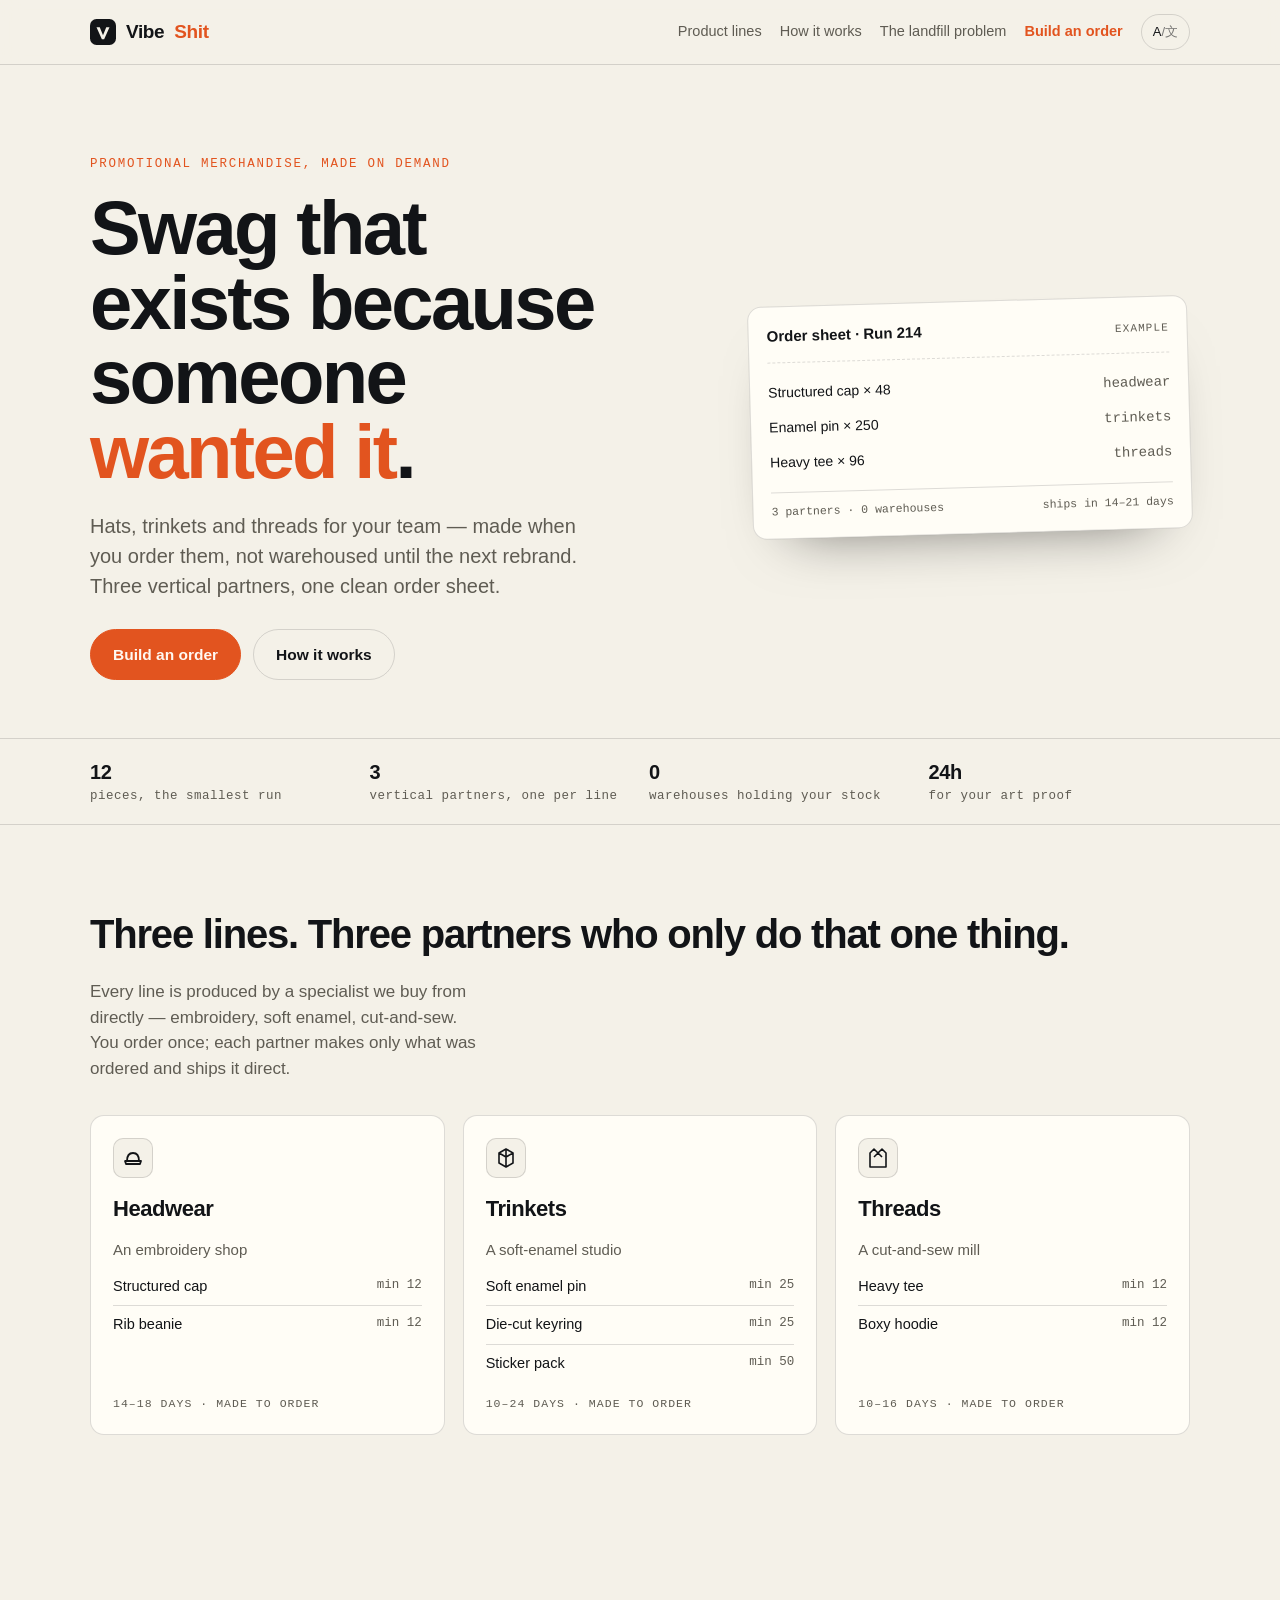
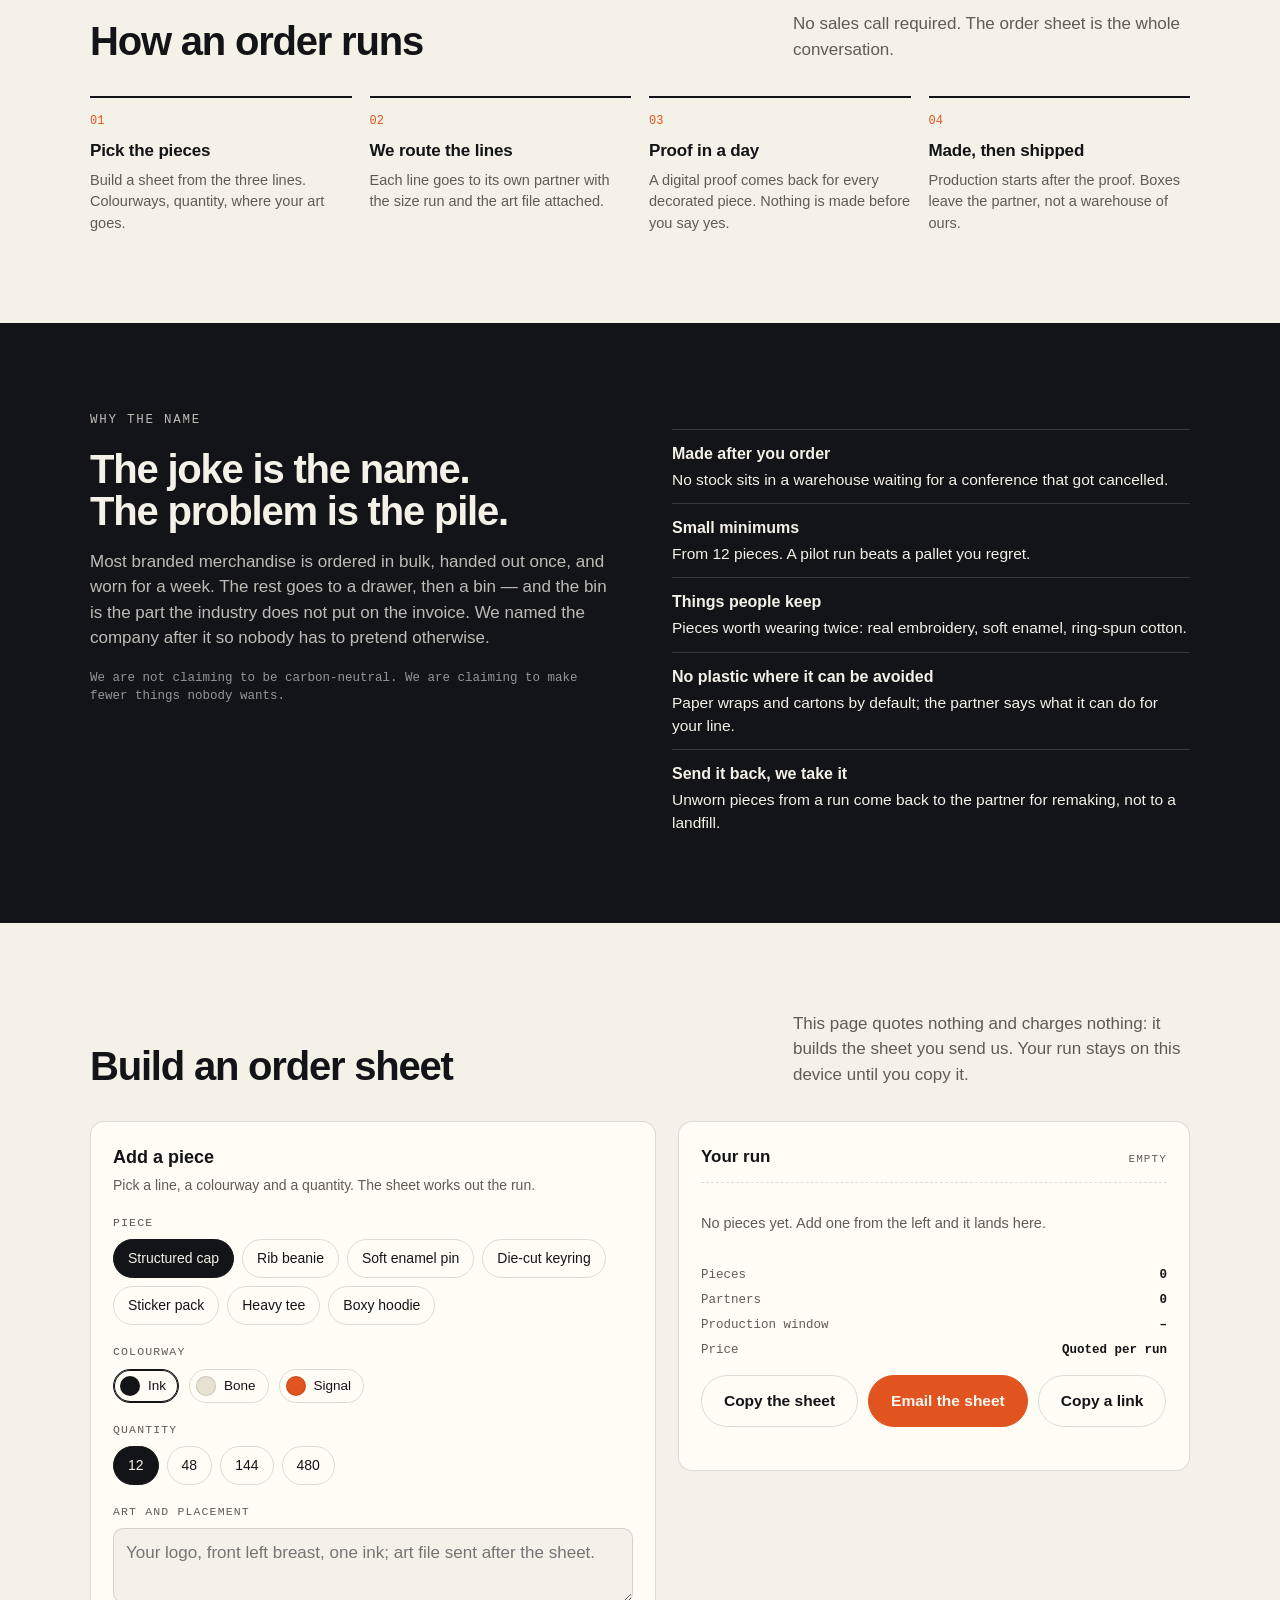
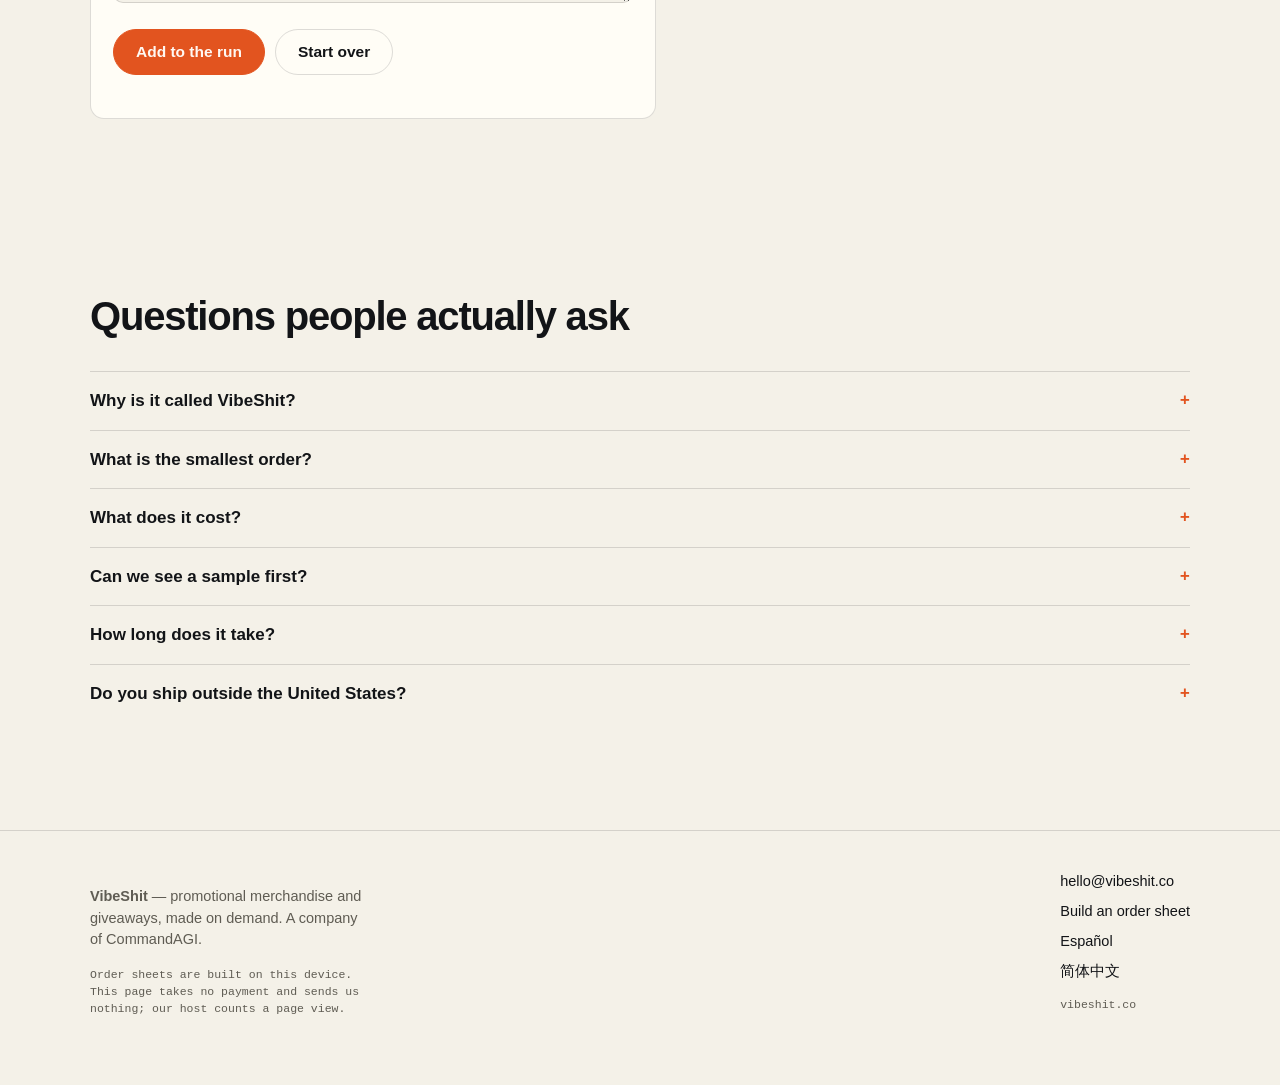
==== index.html @ 64afaa28 "The site of vibeshit, from its seed org task's branch Co-Authored-By: Claude Opus 5.5 <noreply@anthr" ====
<!doctype html>
<html lang="en">
<head>
<meta charset="utf-8">
<meta name="viewport" content="width=device-width, initial-scale=1">
<title>VibeShit — swag that exists because someone wanted it</title>
<meta name="description" content="Promotional merchandise and giveaways — hats, trinkets and threads — made on demand through a vertical partner for each product line. No warehouse, no landfill pile, no minimum of 5,000.">
<meta property="og:title" content="VibeShit — swag that exists because someone wanted it">
<meta property="og:description" content="Hats, trinkets and threads for your team, made when you order them. One clean order sheet, three vertical partners.">
<meta property="og:type" content="website">
<meta property="og:url" content="https://vibeshit.co/">
<meta http-equiv="Content-Security-Policy" content="default-src 'self'; connect-src 'self' https://cloudflareinsights.com; img-src 'self' data:; style-src 'self'; script-src 'self' https://static.cloudflareinsights.com; base-uri 'none'; form-action 'none'">
<meta name="theme-color" content="#f4f1e8" media="(prefers-color-scheme: light)">
<meta name="theme-color" content="#0f1114" media="(prefers-color-scheme: dark)">
<link rel="icon" href="mark.svg" type="image/svg+xml">
<link rel="stylesheet" href="style.css">
<link rel="alternate" hreflang="en" href="https://vibeshit.co/">
<link rel="alternate" hreflang="es" href="https://vibeshit.co/es/">
<link rel="alternate" hreflang="zh-Hans" href="https://vibeshit.co/zh-Hans/">
</head>
<body>
<a class="skip" href="#main">Skip to content</a>

<header class="masthead">
  <div class="wrap">
    <a class="brand" href="./" aria-label="VibeShit home">
      <svg viewBox="0 0 32 32" aria-hidden="true"><rect width="32" height="32" rx="8" fill="currentColor"/><path d="M8 10h4l4 10 4-10h4l-6.6 15h-2.8L8 10Z" fill="var(--paper)"/></svg>
      Vibe<em>Shit</em>
    </a>
    <nav class="nav" aria-label="Main">
      <a href="#lines">Product lines</a>
      <a href="#how">How it works</a>
      <a href="#landfill">The landfill problem</a>
      <a class="cta" href="#build">Build an order</a>
    </nav>
    <button class="lang-btn" type="button" id="lang-button" aria-haspopup="dialog" aria-label="Language: English">
      <span class="lang-btn__glyph" aria-hidden="true">A<span>/</span><span lang="zh-Hans">文</span></span>
    </button>
  </div>
</header>

<dialog id="lang-dialog" aria-label="Language">
  <ul class="lang-list">
    <li><a href="./" aria-current="true"><span>English</span><small>en</small></a></li>
    <li><a href="es/"><span>Español</span><small>es</small></a></li>
    <li><a href="zh-Hans/"><span lang="zh-Hans">简体中文</span><small>zh-Hans</small></a></li>
  </ul>
</dialog>

<main id="main">

  <section class="hero">
    <div class="wrap">
      <div>
        <p class="eyebrow">Promotional merchandise, made on demand</p>
        <h1>Swag that exists because someone <em>wanted it</em>.</h1>
        <p class="lede">Hats, trinkets and threads for your team — made when you order them, not warehoused until the next rebrand. Three vertical partners, one clean order sheet.</p>
        <div class="actions">
          <a class="button button--signal" href="#build">Build an order</a>
          <a class="button button--ghost" href="#how">How it works</a>
        </div>
      </div>
      <aside class="sheet-preview" aria-label="Example order sheet">
        <header>
          <h3>Order sheet · Run 214</h3>
          <span class="tag">Example</span>
        </header>
        <div class="sheet-line"><span>Structured cap × 48</span><span>headwear</span></div>
        <div class="sheet-line"><span>Enamel pin × 250</span><span>trinkets</span></div>
        <div class="sheet-line"><span>Heavy tee × 96</span><span>threads</span></div>
        <footer><span>3 partners · 0 warehouses</span><span>ships in 14–21 days</span></footer>
      </aside>
    </div>
  </section>

  <div class="facts" aria-label="What we are">
    <div class="wrap">
      <div class="fact"><strong>12</strong>pieces, the smallest run</div>
      <div class="fact"><strong>3</strong>vertical partners, one per line</div>
      <div class="fact"><strong>0</strong>warehouses holding your stock</div>
      <div class="fact"><strong>24h</strong>for your art proof</div>
    </div>
  </div>

  <section id="lines">
    <div class="wrap">
      <div class="section-head">
        <h2>Three lines. Three partners who only do that one thing.</h2>
        <p>Every line is produced by a specialist we buy from directly — embroidery, soft enamel, cut-and-sew. You order once; each partner makes only what was ordered and ships it direct.</p>
      </div>
      <div class="cards" id="cards">
        <noscript><p class="lede">Headwear, trinkets and threads — caps, beanies, enamel pins, keyrings, stickers, tees and hoodies. Enable JavaScript to build an order sheet, or write to hello@vibeshit.co.</p></noscript>
      </div>
    </div>
  </section>

  <section id="how">
    <div class="wrap">
      <div class="section-head">
        <h2>How an order runs</h2>
        <p>No sales call required. The order sheet is the whole conversation.</p>
      </div>
      <div class="steps">
        <div class="step"><h3>Pick the pieces</h3><p>Build a sheet from the three lines. Colourways, quantity, where your art goes.</p></div>
        <div class="step"><h3>We route the lines</h3><p>Each line goes to its own partner with the size run and the art file attached.</p></div>
        <div class="step"><h3>Proof in a day</h3><p>A digital proof comes back for every decorated piece. Nothing is made before you say yes.</p></div>
        <div class="step"><h3>Made, then shipped</h3><p>Production starts after the proof. Boxes leave the partner, not a warehouse of ours.</p></div>
      </div>
    </div>
  </section>

  <section id="landfill" class="landfill">
    <div class="wrap">
      <div>
        <p class="eyebrow">Why the name</p>
        <h2>The joke is the name. The problem is the pile.</h2>
        <p>Most branded merchandise is ordered in bulk, handed out once, and worn for a week. The rest goes to a drawer, then a bin — and the bin is the part the industry does not put on the invoice. We named the company after it so nobody has to pretend otherwise.</p>
        <p class="note">We are not claiming to be carbon-neutral. We are claiming to make fewer things nobody wants.</p>
      </div>
      <div>
        <ul>
          <li><b>Made after you order</b>No stock sits in a warehouse waiting for a conference that got cancelled.</li>
          <li><b>Small minimums</b>From 12 pieces. A pilot run beats a pallet you regret.</li>
          <li><b>Things people keep</b>Pieces worth wearing twice: real embroidery, soft enamel, ring-spun cotton.</li>
          <li><b>No plastic where it can be avoided</b>Paper wraps and cartons by default; the partner says what it can do for your line.</li>
          <li><b>Send it back, we take it</b>Unworn pieces from a run come back to the partner for remaking, not to a landfill.</li>
        </ul>
      </div>
    </div>
  </section>

  <section id="build">
    <div class="wrap">
      <div class="section-head">
        <h2>Build an order sheet</h2>
        <p>This page quotes nothing and charges nothing: it builds the sheet you send us. Your run stays on this device until you copy it.</p>
      </div>
      <div class="builder">
        <form class="panel" id="builder-form" novalidate>
          <h3>Add a piece</h3>
          <p class="hint">Pick a line, a colourway and a quantity. The sheet works out the run.</p>

          <div class="field">
            <span class="label" id="item-label">Piece</span>
            <div class="chips" id="item-chips" role="group" aria-labelledby="item-label"></div>
          </div>

          <div class="field">
            <span class="label" id="color-label">Colourway</span>
            <div class="swatches" id="color-chips" role="group" aria-labelledby="color-label"></div>
          </div>

          <div class="field">
            <span class="label" id="qty-label">Quantity</span>
            <div class="chips" id="qty-chips" role="group" aria-labelledby="qty-label"></div>
          </div>

          <div class="field">
            <label class="label" for="art-note">Art and placement</label>
            <textarea id="art-note" placeholder="Your logo, front left breast, one ink; art file sent after the sheet."></textarea>
          </div>

          <div class="builder-actions">
            <button class="button button--signal" type="submit" id="add-button">Add to the run</button>
            <button class="button button--ghost" type="button" id="clear-button">Start over</button>
          </div>
          <p class="saved" id="saved" role="status" aria-live="polite"></p>
        </form>

        <div class="panel sheet" id="sheet" aria-live="polite">
          <header><h3>Your run</h3><span class="tag" id="sheet-tag">Empty</span></header>
          <ul class="sheet-lines" id="sheet-lines"></ul>
          <p class="empty" id="sheet-empty">No pieces yet. Add one from the left and it lands here.</p>
          <div class="totals" id="totals" hidden>
            <div><span>Pieces</span><strong id="total-pieces">0</strong></div>
            <div><span>Partners</span><strong id="total-partners">0</strong></div>
            <div><span>Production window</span><strong id="total-window">–</strong></div>
            <div><span>Price</span><strong>Quoted per run</strong></div>
          </div>
          <div class="sheet-actions">
            <button class="button button--ghost" type="button" id="copy-button">Copy the sheet</button>
            <a class="button button--signal" id="email-button" href="mailto:hello@vibeshit.co">Email the sheet</a>
            <button class="button button--ghost" type="button" id="link-button">Copy a link</button>
          </div>
          <p class="saved" id="sheet-status" role="status" aria-live="polite"></p>
        </div>
      </div>
    </div>
  </section>

  <section id="faq">
    <div class="wrap">
      <div class="section-head"><h2>Questions people actually ask</h2></div>
      <div class="faq">
        <details>
          <summary>Why is it called VibeShit?</summary>
          <p>Because that is what most of it becomes. The name keeps us honest: if a piece is not worth wearing twice, we should not make it. We are a real merchandise company — the logo is the joke, the production is not.</p>
        </details>
        <details>
          <summary>What is the smallest order?</summary>
          <p>12 pieces on caps, beanies, tees and hoodies; 25 on pins, keyrings and sticker packs. Each line has its own partner and its own minimum, shown on the card above.</p>
        </details>
        <details>
          <summary>What does it cost?</summary>
          <p>We quote each run: quantity, colourways, decoration and the partner's current rate decide it. Send the sheet and you get one quote with the production window, not a price list that expires.</p>
        </details>
        <details>
          <summary>Can we see a sample first?</summary>
          <p>Yes. A single plain piece from any line ships before a decorated run, and its cost comes off the order if the run goes ahead.</p>
        </details>
        <details>
          <summary>How long does it take?</summary>
          <p>Headwear 14–18 days, trinkets 18–24 days, threads 10–14 days after the proof is approved. A mixed run ships in the longest window, part-shipped from each partner.</p>
        </details>
        <details>
          <summary>Do you ship outside the United States?</summary>
          <p>Yes. Each partner quotes its own freight; the sheet names the destination before we confirm anything.</p>
        </details>
      </div>
    </div>
  </section>

</main>

<footer class="site">
  <div class="wrap">
    <div class="who">
      <p><strong>VibeShit</strong> — promotional merchandise and giveaways, made on demand. A company of CommandAGI.</p>
      <p class="fine">Order sheets are built on this device. This page takes no payment and sends us nothing; our host counts a page view.</p>
    </div>
    <div class="links">
      <a href="mailto:hello@vibeshit.co">hello@vibeshit.co</a>
      <a href="#build">Build an order sheet</a>
      <a href="es/" hreflang="es">Español</a>
      <a href="zh-Hans/" hreflang="zh-Hans">简体中文</a>
      <span class="fine">vibeshit.co</span>
    </div>
  </div>
</footer>

<script src="app.js" defer></script>
</body>
</html>
---- style.css ----
/* VibeShit: one stylesheet, no external font, no tracker. Light by day, ink by night. */
:root {
  --paper: #f4f1e8;
  --card: #fffdf6;
  --ink: #121417;
  --muted: #5f5c53;
  --line: #12141724;
  --signal: #e2541f;
  --signal-ink: #fff8f2;
  --ok: #2f6b3f;
  --radius: 14px;
  --display: "Helvetica Neue", Helvetica, Arial, system-ui, sans-serif;
  --mono: ui-monospace, SFMono-Regular, Menlo, Consolas, monospace;
}

@media (prefers-color-scheme: dark) {
  :root {
    --paper: #0f1114;
    --card: #171a1e;
    --ink: #f1eee5;
    --muted: #a7a399;
    --line: #f1eee526;
    --signal: #ff6a33;
    --signal-ink: #1a0d06;
    --ok: #8fd3a2;
  }
}

* { box-sizing: border-box; }

html { scroll-behavior: smooth; }
@media (prefers-reduced-motion: reduce) { html { scroll-behavior: auto; } }

body {
  margin: 0;
  background: var(--paper);
  color: var(--ink);
  font-family: var(--display);
  font-size: 17px;
  line-height: 1.5;
  -webkit-font-smoothing: antialiased;
  overflow-x: hidden;
}

a { color: inherit; }

.wrap { width: min(1180px, 100%); margin-inline: auto; padding-inline: clamp(18px, 4vw, 40px); }

.skip {
  position: absolute; left: -9999px; top: 0; padding: 10px 14px; background: var(--ink); color: var(--paper);
  z-index: 20; border-radius: 0 0 10px 0;
}
.skip:focus { left: 0; }

/* ── masthead ─────────────────────────────────────────────────────────── */
.masthead {
  position: sticky; top: 0; z-index: 10;
  background: color-mix(in srgb, var(--paper) 88%, transparent);
  backdrop-filter: blur(10px);
  border-bottom: 1px solid var(--line);
}
.masthead .wrap { display: flex; align-items: center; gap: 18px; min-height: 64px; }

.brand { display: flex; align-items: center; gap: 10px; text-decoration: none; font-weight: 700; letter-spacing: -0.02em; font-size: 19px; }
.brand svg { width: 26px; height: 26px; }
.brand em { font-style: normal; color: var(--signal); }

.nav { display: flex; gap: 18px; margin-left: auto; align-items: center; }
.nav a { text-decoration: none; font-size: 14.5px; color: var(--muted); }
.nav a:hover, .nav a:focus-visible { color: var(--ink); }
.nav .cta { color: var(--signal); font-weight: 650; }

.lang-btn {
  display: inline-flex; align-items: center; gap: 2px;
  border: 1px solid var(--line); background: transparent; color: var(--ink);
  border-radius: 999px; padding: 7px 11px; font: inherit; font-size: 13px; cursor: pointer;
}
.lang-btn:hover { border-color: var(--ink); }
.lang-btn__glyph span { opacity: 0.55; }

dialog#lang-dialog {
  border: 1px solid var(--line); border-radius: var(--radius); padding: 0;
  background: var(--card); color: var(--ink); max-width: 380px; width: calc(100% - 40px);
}
dialog#lang-dialog::backdrop { background: #0008; backdrop-filter: blur(2px); }
.lang-list { list-style: none; margin: 0; padding: 10px; display: grid; gap: 4px; }
.lang-list a { display: flex; justify-content: space-between; gap: 12px; text-decoration: none; padding: 11px 12px; border-radius: 10px; }
.lang-list a:hover, .lang-list a:focus-visible { background: var(--paper); }
.lang-list a[aria-current="true"] { background: var(--paper); font-weight: 650; }
.lang-list small { color: var(--muted); font-family: var(--mono); }

/* ── hero ─────────────────────────────────────────────────────────────── */
.hero { padding: clamp(44px, 7vw, 96px) 0 clamp(28px, 4vw, 48px); }
.hero .wrap { display: grid; grid-template-columns: 1.15fr 0.85fr; gap: clamp(24px, 5vw, 64px); align-items: center; }
.eyebrow { font-family: var(--mono); font-size: 12.5px; letter-spacing: 0.14em; text-transform: uppercase; color: var(--signal); margin: 0 0 18px; }
h1 { font-size: clamp(38px, 6.4vw, 76px); line-height: 0.98; letter-spacing: -0.035em; margin: 0 0 22px; text-wrap: balance; }
h1 em { font-style: normal; color: var(--signal); }
.lede { font-size: clamp(17px, 1.6vw, 20px); color: var(--muted); max-width: 44ch; margin: 0 0 28px; }
.actions { display: flex; flex-wrap: wrap; gap: 12px; }

.button {
  display: inline-flex; align-items: center; gap: 8px; text-decoration: none;
  border-radius: 999px; padding: 13px 22px; font-weight: 650; font-size: 15.5px;
  border: 1px solid var(--ink); background: var(--ink); color: var(--paper); cursor: pointer;
}
.button:hover { transform: translateY(-1px); }
.button--ghost { background: transparent; color: var(--ink); border-color: var(--line); }
.button--signal { background: var(--signal); border-color: var(--signal); color: var(--signal-ink); }
.button:disabled { opacity: 0.45; cursor: not-allowed; transform: none; }

.sheet-preview {
  background: var(--card); border: 1px solid var(--line); border-radius: var(--radius);
  padding: 18px; box-shadow: 0 30px 60px -40px #0009; transform: rotate(-1.6deg);
}
.sheet-preview h3 { margin: 0 0 2px; font-size: 15px; }
.sheet-preview header { display: flex; justify-content: space-between; align-items: baseline; border-bottom: 1px dashed var(--line); padding-bottom: 12px; margin-bottom: 12px; }
.sheet-preview .tag { font-family: var(--mono); font-size: 11px; color: var(--muted); text-transform: uppercase; letter-spacing: 0.1em; }
.sheet-line { display: flex; justify-content: space-between; gap: 10px; font-size: 14px; padding: 7px 0; }
.sheet-line span:last-child { font-family: var(--mono); color: var(--muted); }
.sheet-preview footer { border-top: 1px solid var(--line); margin-top: 12px; padding-top: 10px; font-family: var(--mono); font-size: 11.5px; color: var(--muted); display: flex; justify-content: space-between; }

/* ── facts strip ─────────────────────────────────────────────────────── */
.facts { border-block: 1px solid var(--line); margin-top: 10px; }
.facts .wrap { display: grid; grid-template-columns: repeat(4, 1fr); gap: 18px; padding-block: 18px; }
.fact { font-family: var(--mono); font-size: 12.5px; color: var(--muted); letter-spacing: 0.04em; }
.fact strong { display: block; font-family: var(--display); font-size: 20px; letter-spacing: -0.02em; color: var(--ink); }

/* ── sections ────────────────────────────────────────────────────────── */
section { padding: clamp(48px, 7vw, 88px) 0; }
.section-head { display: flex; align-items: end; justify-content: space-between; gap: 24px; margin-bottom: 34px; flex-wrap: wrap; }
h2 { font-size: clamp(27px, 3.4vw, 40px); letter-spacing: -0.03em; line-height: 1.05; margin: 0; text-wrap: balance; }
.section-head p { margin: 0; color: var(--muted); max-width: 42ch; }

.cards { display: grid; grid-template-columns: repeat(3, 1fr); gap: 18px; }
.card {
  background: var(--card); border: 1px solid var(--line); border-radius: var(--radius);
  padding: 22px; display: flex; flex-direction: column; gap: 14px;
}
.card h3 { margin: 0; font-size: 22px; letter-spacing: -0.02em; }
.card p { margin: 0; color: var(--muted); font-size: 15px; }
.card ul { list-style: none; margin: 0; padding: 0; display: grid; gap: 8px; font-size: 14.5px; }
.card li { display: flex; justify-content: space-between; gap: 10px; border-bottom: 1px solid var(--line); padding-bottom: 8px; }
.card li:last-child { border-bottom: 0; padding-bottom: 0; }
.card li span:last-child { font-family: var(--mono); font-size: 12.5px; color: var(--muted); white-space: nowrap; }
.card .partner { font-family: var(--mono); font-size: 11.5px; text-transform: uppercase; letter-spacing: 0.09em; color: var(--muted); margin-top: auto; padding-top: 6px; }
.card .icon { width: 40px; height: 40px; border-radius: 10px; background: var(--paper); border: 1px solid var(--line); display: grid; place-items: center; }
.card .icon svg { width: 24px; height: 24px; }

.steps { display: grid; grid-template-columns: repeat(4, 1fr); gap: 18px; counter-reset: step; }
.step { border-top: 2px solid var(--ink); padding-top: 14px; }
.step::before { counter-increment: step; content: "0" counter(step); font-family: var(--mono); font-size: 12px; color: var(--signal); display: block; margin-bottom: 8px; }
.step h3 { margin: 0 0 6px; font-size: 17px; letter-spacing: -0.01em; }
.step p { margin: 0; color: var(--muted); font-size: 14.5px; }

.landfill { background: var(--ink); color: var(--paper); }
.landfill .wrap { display: grid; grid-template-columns: 1fr 1fr; gap: clamp(24px, 5vw, 64px); align-items: start; }
.landfill h2 { color: var(--paper); }
.landfill p { color: color-mix(in srgb, var(--paper) 76%, transparent); }
.landfill ul { margin: 18px 0 0; padding: 0; list-style: none; display: grid; gap: 12px; }
.landfill li { border-top: 1px solid #ffffff26; padding-top: 12px; font-size: 15.5px; }
.landfill li b { display: block; font-size: 16px; margin-bottom: 2px; }
.landfill .note { font-family: var(--mono); font-size: 12.5px; margin-top: 18px; color: #ffffff8c; }

/* ── builder ─────────────────────────────────────────────────────────── */
.builder { display: grid; grid-template-columns: 1.05fr 0.95fr; gap: 22px; align-items: start; }
.panel { background: var(--card); border: 1px solid var(--line); border-radius: var(--radius); padding: 22px; }
.panel h3 { margin: 0 0 4px; font-size: 18px; }
.panel .hint { margin: 0 0 18px; color: var(--muted); font-size: 14px; }
.field { margin-bottom: 18px; }
.field > .label { display: block; font-family: var(--mono); font-size: 11.5px; text-transform: uppercase; letter-spacing: 0.1em; color: var(--muted); margin-bottom: 8px; }
.chips { display: flex; flex-wrap: wrap; gap: 8px; }
.chip { border: 1px solid var(--line); background: transparent; color: var(--ink); border-radius: 999px; padding: 8px 14px; font: inherit; font-size: 14px; cursor: pointer; }
.chip:hover { border-color: var(--ink); }
.chip[aria-pressed="true"] { background: var(--ink); color: var(--paper); border-color: var(--ink); }
.swatches { display: flex; flex-wrap: wrap; gap: 10px; }
.swatch { display: inline-flex; align-items: center; gap: 8px; border: 1px solid var(--line); border-radius: 999px; padding: 6px 12px 6px 6px; background: transparent; color: var(--ink); font: inherit; font-size: 13.5px; cursor: pointer; }
.swatch i { width: 20px; height: 20px; border-radius: 50%; border: 1px solid #0002; display: block; }
.swatch[aria-pressed="true"] { border-color: var(--ink); box-shadow: inset 0 0 0 1px var(--ink); }
select, textarea, input[type="text"] {
  width: 100%; font: inherit; color: var(--ink); background: var(--paper);
  border: 1px solid var(--line); border-radius: 10px; padding: 11px 12px;
}
textarea { min-height: 74px; resize: vertical; }
.builder-actions { display: flex; gap: 10px; flex-wrap: wrap; margin-top: 6px; }

.sheet header { display: flex; justify-content: space-between; align-items: baseline; border-bottom: 1px dashed var(--line); padding-bottom: 12px; margin-bottom: 12px; }
.sheet h3 { margin: 0; font-size: 17px; }
.sheet .tag { font-family: var(--mono); font-size: 11px; letter-spacing: 0.1em; text-transform: uppercase; color: var(--muted); }
.sheet-lines { list-style: none; margin: 0; padding: 0; }
.sheet-lines li { display: grid; grid-template-columns: 1fr auto auto; gap: 10px; align-items: baseline; padding: 10px 0; border-bottom: 1px solid var(--line); font-size: 14.5px; }
.sheet-lines li small { display: block; color: var(--muted); font-family: var(--mono); font-size: 11.5px; }
.sheet-lines button { border: 0; background: transparent; color: var(--muted); cursor: pointer; font: inherit; font-size: 13px; padding: 2px 4px; border-radius: 6px; }
.sheet-lines button:hover { color: var(--signal); }
.empty { color: var(--muted); font-size: 14.5px; padding: 18px 0; margin: 0; }
.totals { display: grid; gap: 6px; margin: 14px 0 0; font-family: var(--mono); font-size: 12.5px; color: var(--muted); }
.totals div { display: flex; justify-content: space-between; gap: 10px; }
.totals strong { color: var(--ink); }
.sheet-actions { display: flex; gap: 10px; flex-wrap: wrap; margin-top: 16px; }
.saved { font-family: var(--mono); font-size: 11.5px; color: var(--ok); margin: 10px 0 0; min-height: 1em; }

/* ── faq ─────────────────────────────────────────────────────────────── */
.faq { display: grid; gap: 0; }
.faq details { border-top: 1px solid var(--line); padding: 16px 0; }
.faq details[open] { padding-bottom: 20px; }
.faq summary { cursor: pointer; font-weight: 600; font-size: 17px; list-style: none; display: flex; justify-content: space-between; gap: 16px; }
.faq summary::-webkit-details-marker { display: none; }
.faq summary::after { content: "+"; font-family: var(--mono); color: var(--signal); }
.faq details[open] summary::after { content: "–"; }
.faq p { margin: 10px 0 0; color: var(--muted); max-width: 68ch; }

/* ── footer ──────────────────────────────────────────────────────────── */
footer.site { border-top: 1px solid var(--line); padding: 40px 0 56px; margin-top: 20px; }
footer.site .wrap { display: flex; flex-wrap: wrap; gap: 24px; justify-content: space-between; align-items: start; }
footer.site .who { max-width: 34ch; color: var(--muted); font-size: 14.5px; }
footer.site .links { display: grid; gap: 8px; font-size: 14.5px; }
footer.site a { text-decoration: none; }
footer.site a:hover { text-decoration: underline; }
footer.site .fine { font-family: var(--mono); font-size: 11.5px; color: var(--muted); margin-top: 6px; }

@media (max-width: 900px) {
  .hero .wrap, .builder, .landfill .wrap { grid-template-columns: 1fr; }
  .cards { grid-template-columns: 1fr; }
  .steps { grid-template-columns: 1fr 1fr; }
  .facts .wrap { grid-template-columns: 1fr 1fr; }
  .sheet-preview { transform: none; }
  .nav a:not(.cta) { display: none; }
}

@media (max-width: 560px) {
  body { font-size: 16px; }
  .steps { grid-template-columns: 1fr; }
  .sheet-lines li { grid-template-columns: 1fr auto; }
  .sheet-lines li button { grid-column: 1 / -1; justify-self: start; }
  .masthead .wrap { gap: 10px; }
}

@media (prefers-reduced-motion: no-preference) {
  .button, .chip, .swatch, .card { transition: transform 140ms ease, border-color 140ms ease, background 140ms ease; }
  .card:hover { transform: translateY(-2px); }
}

:focus-visible { outline: 2px solid var(--signal); outline-offset: 3px; }
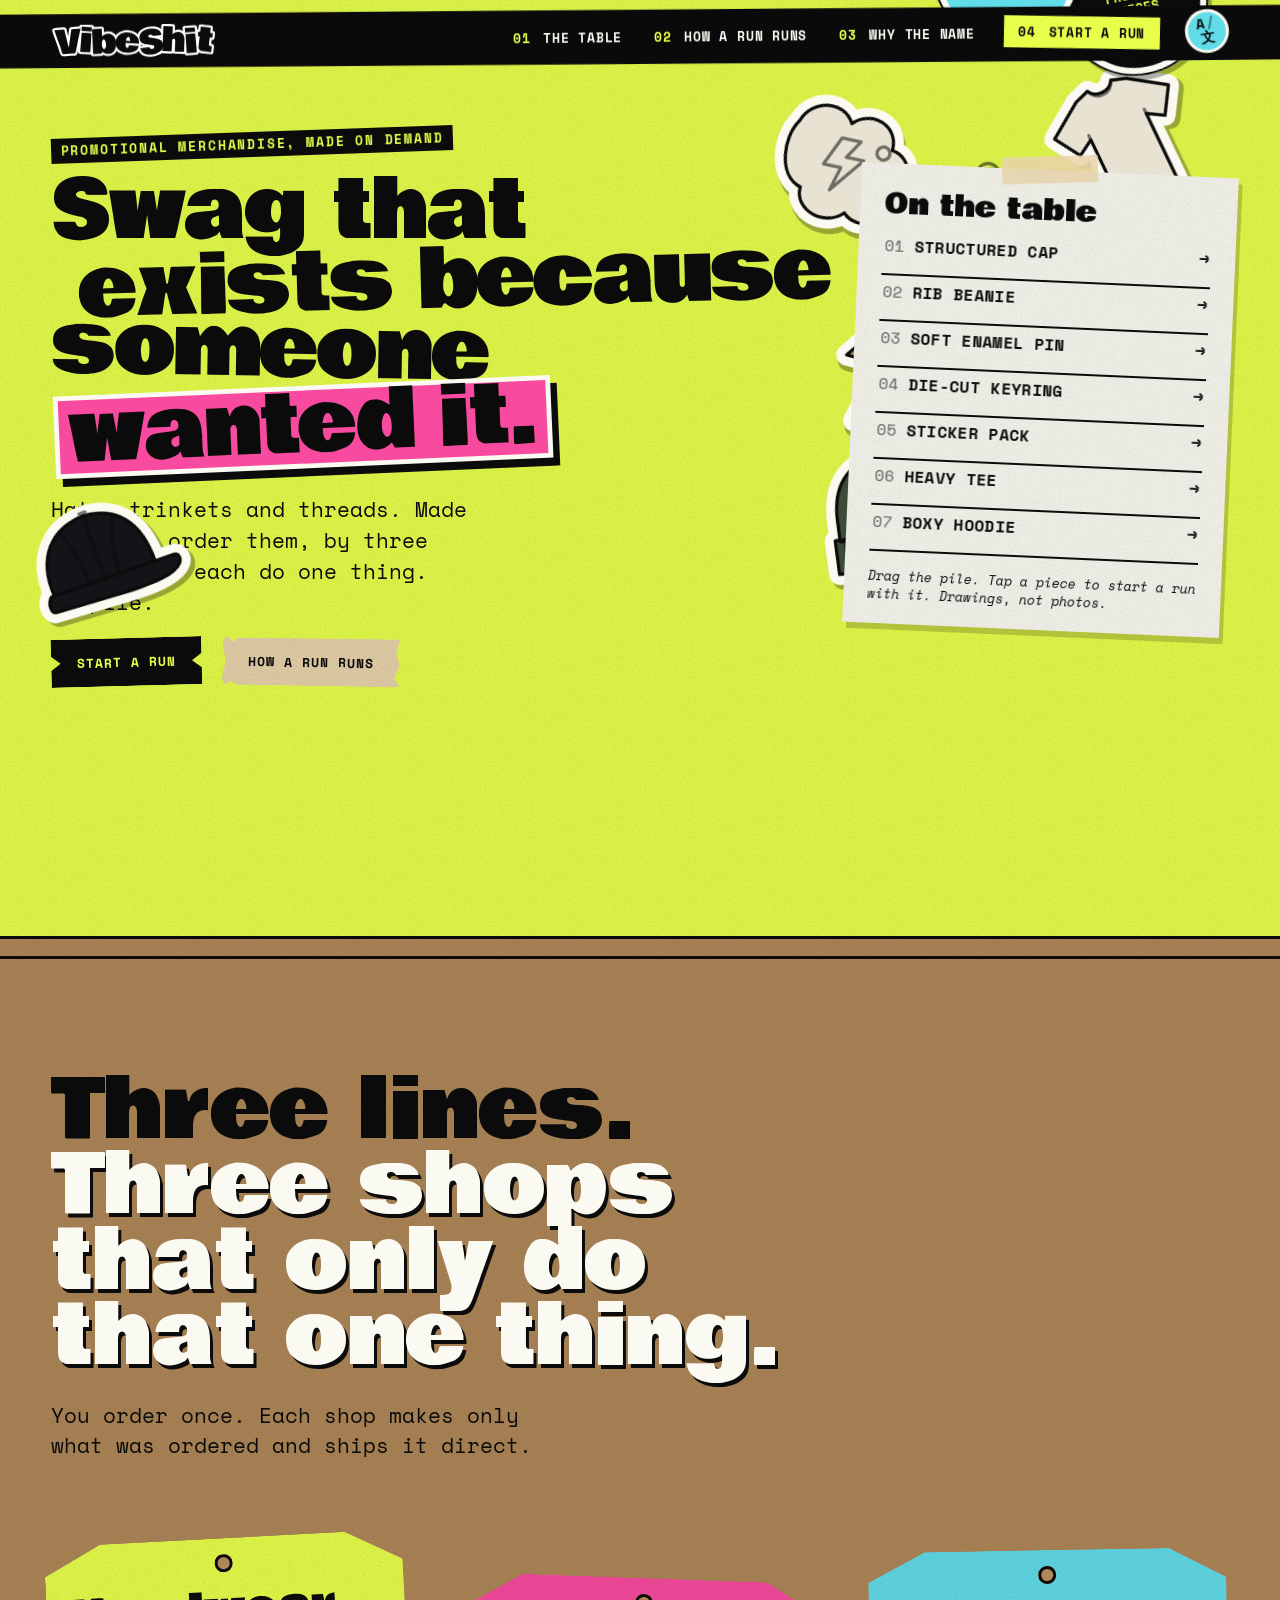
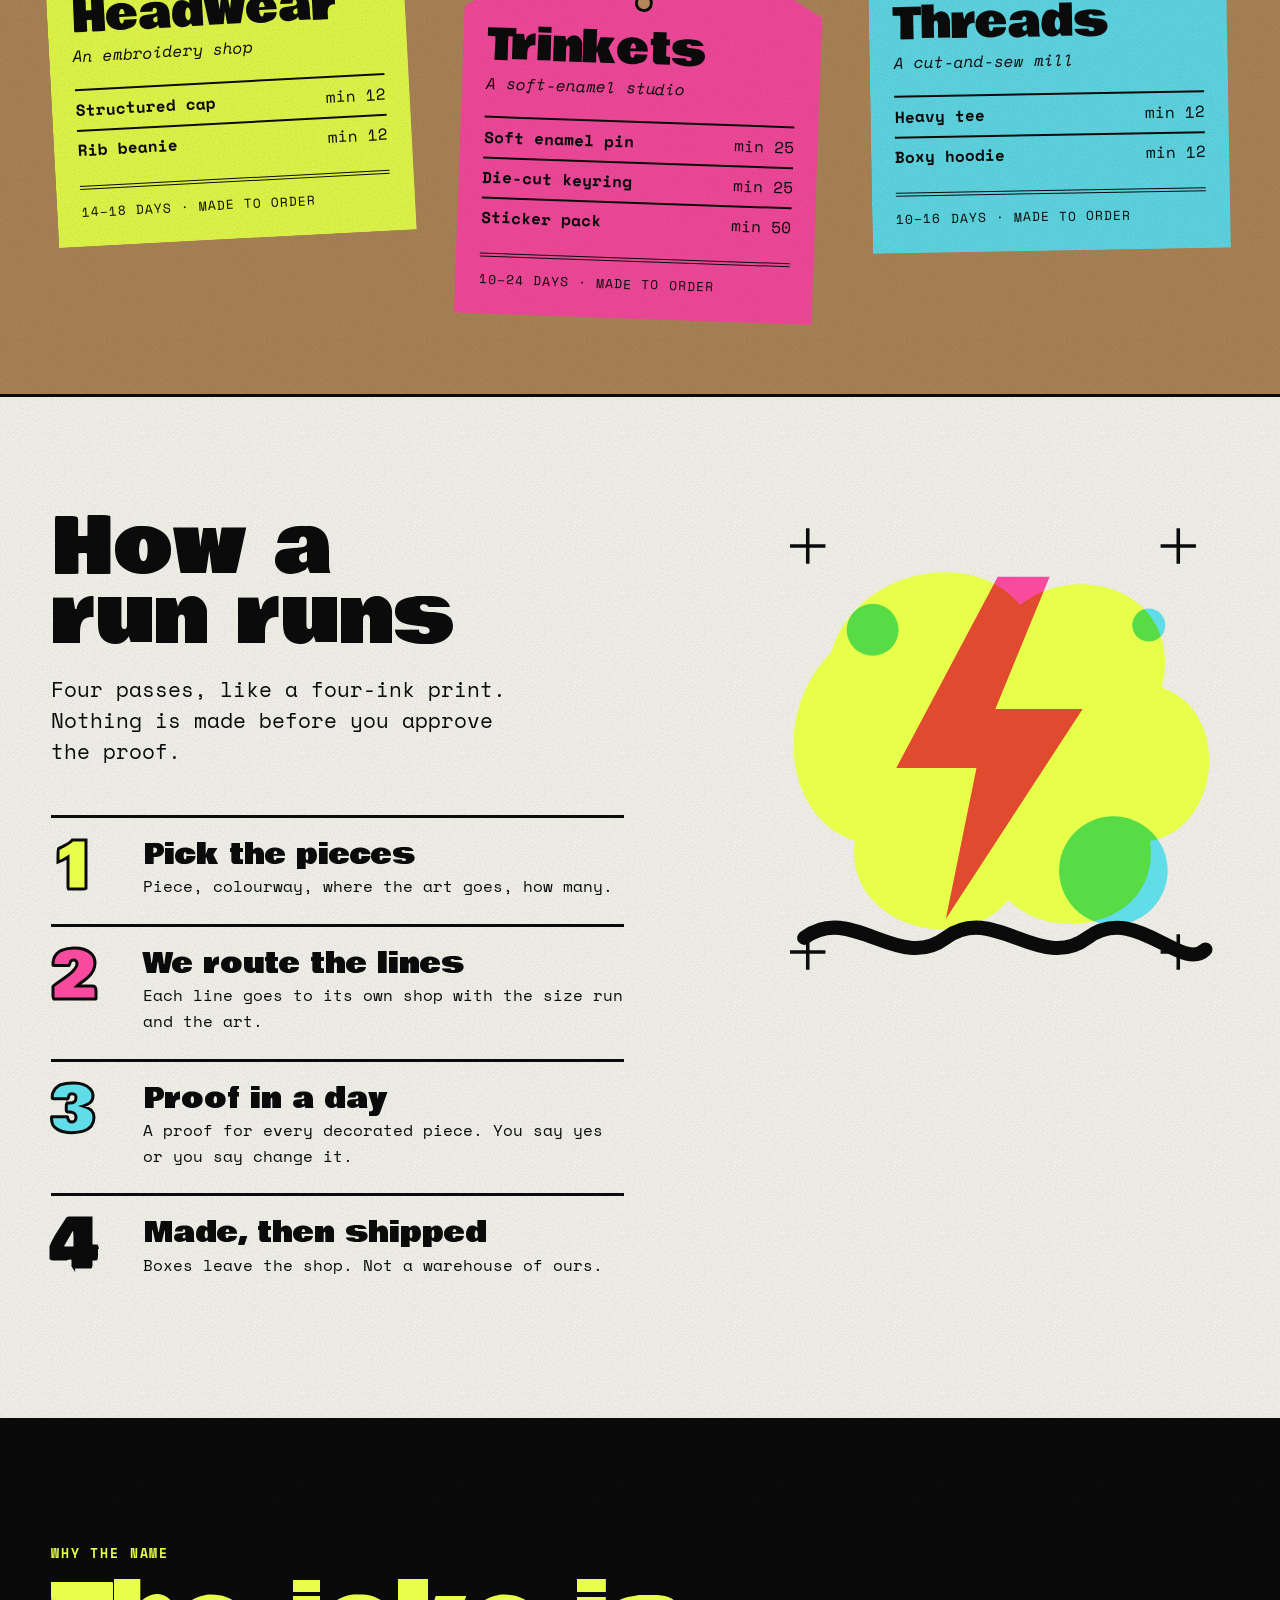
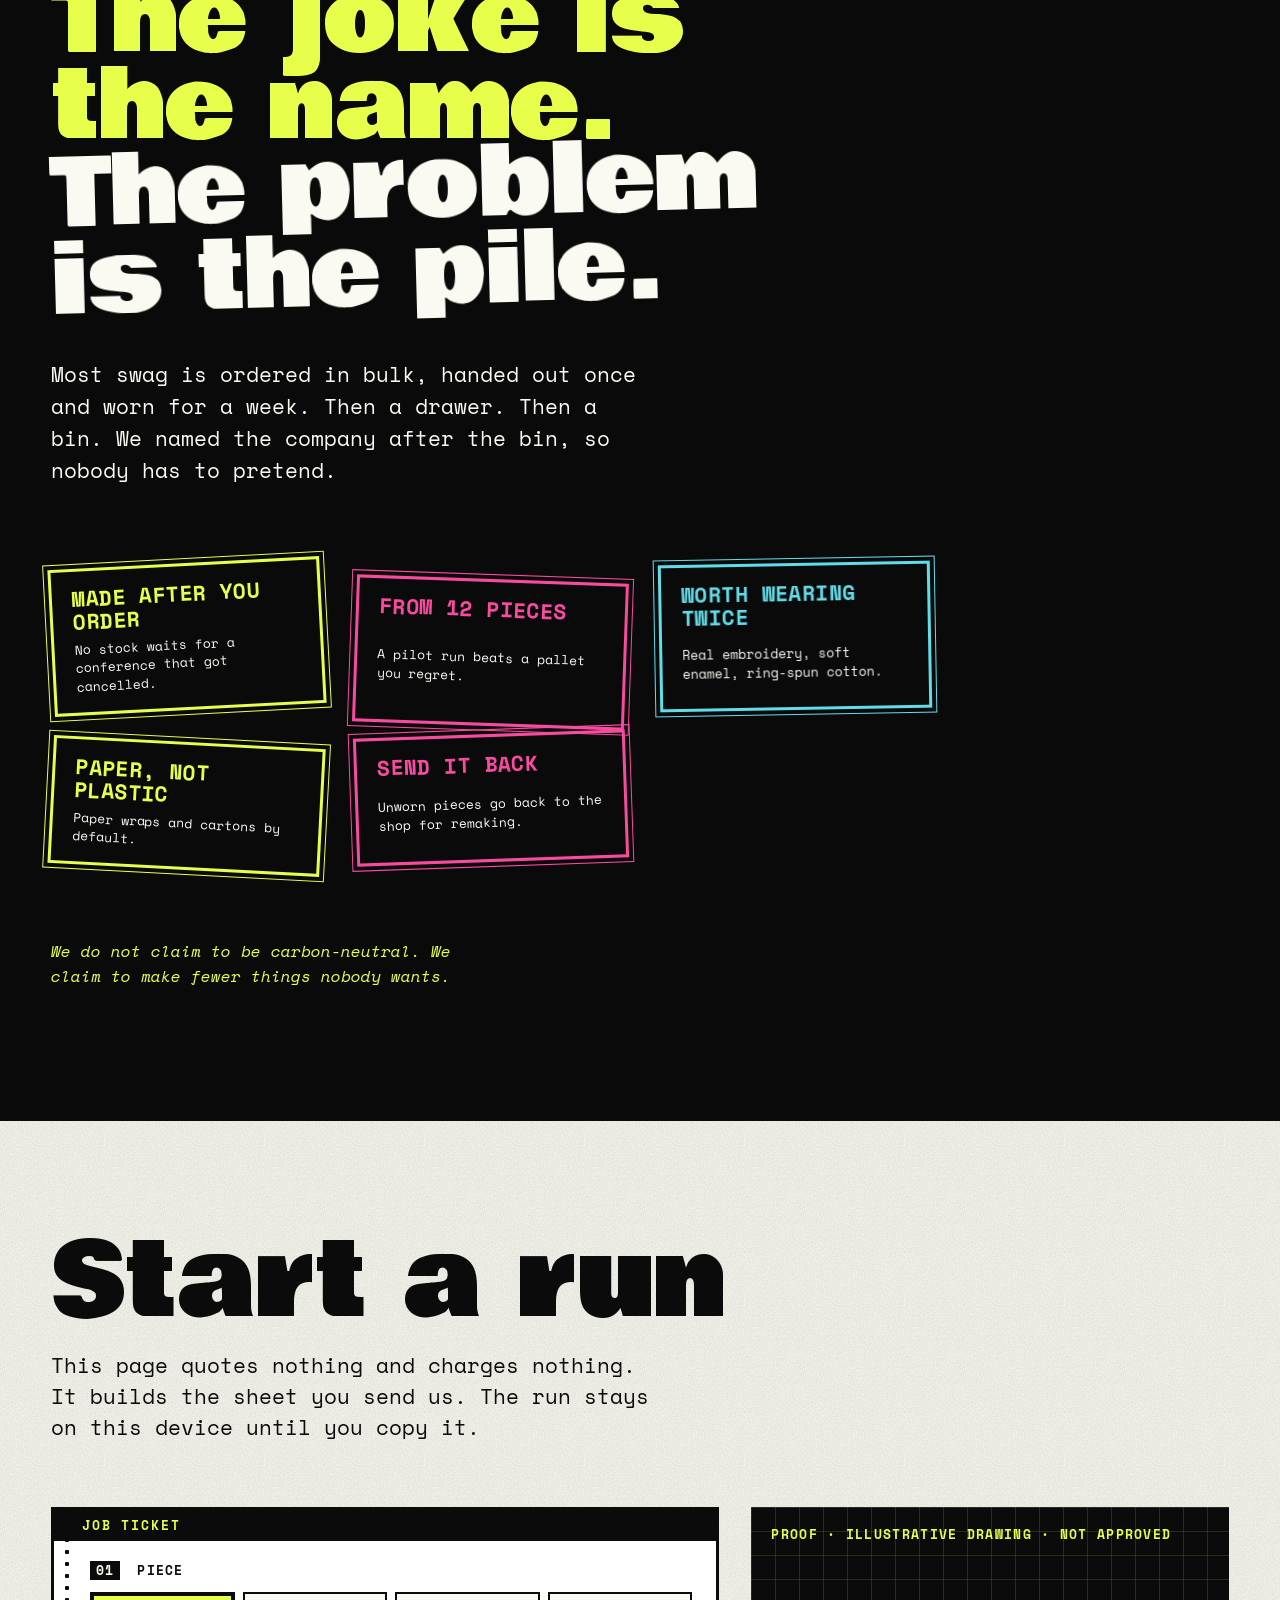
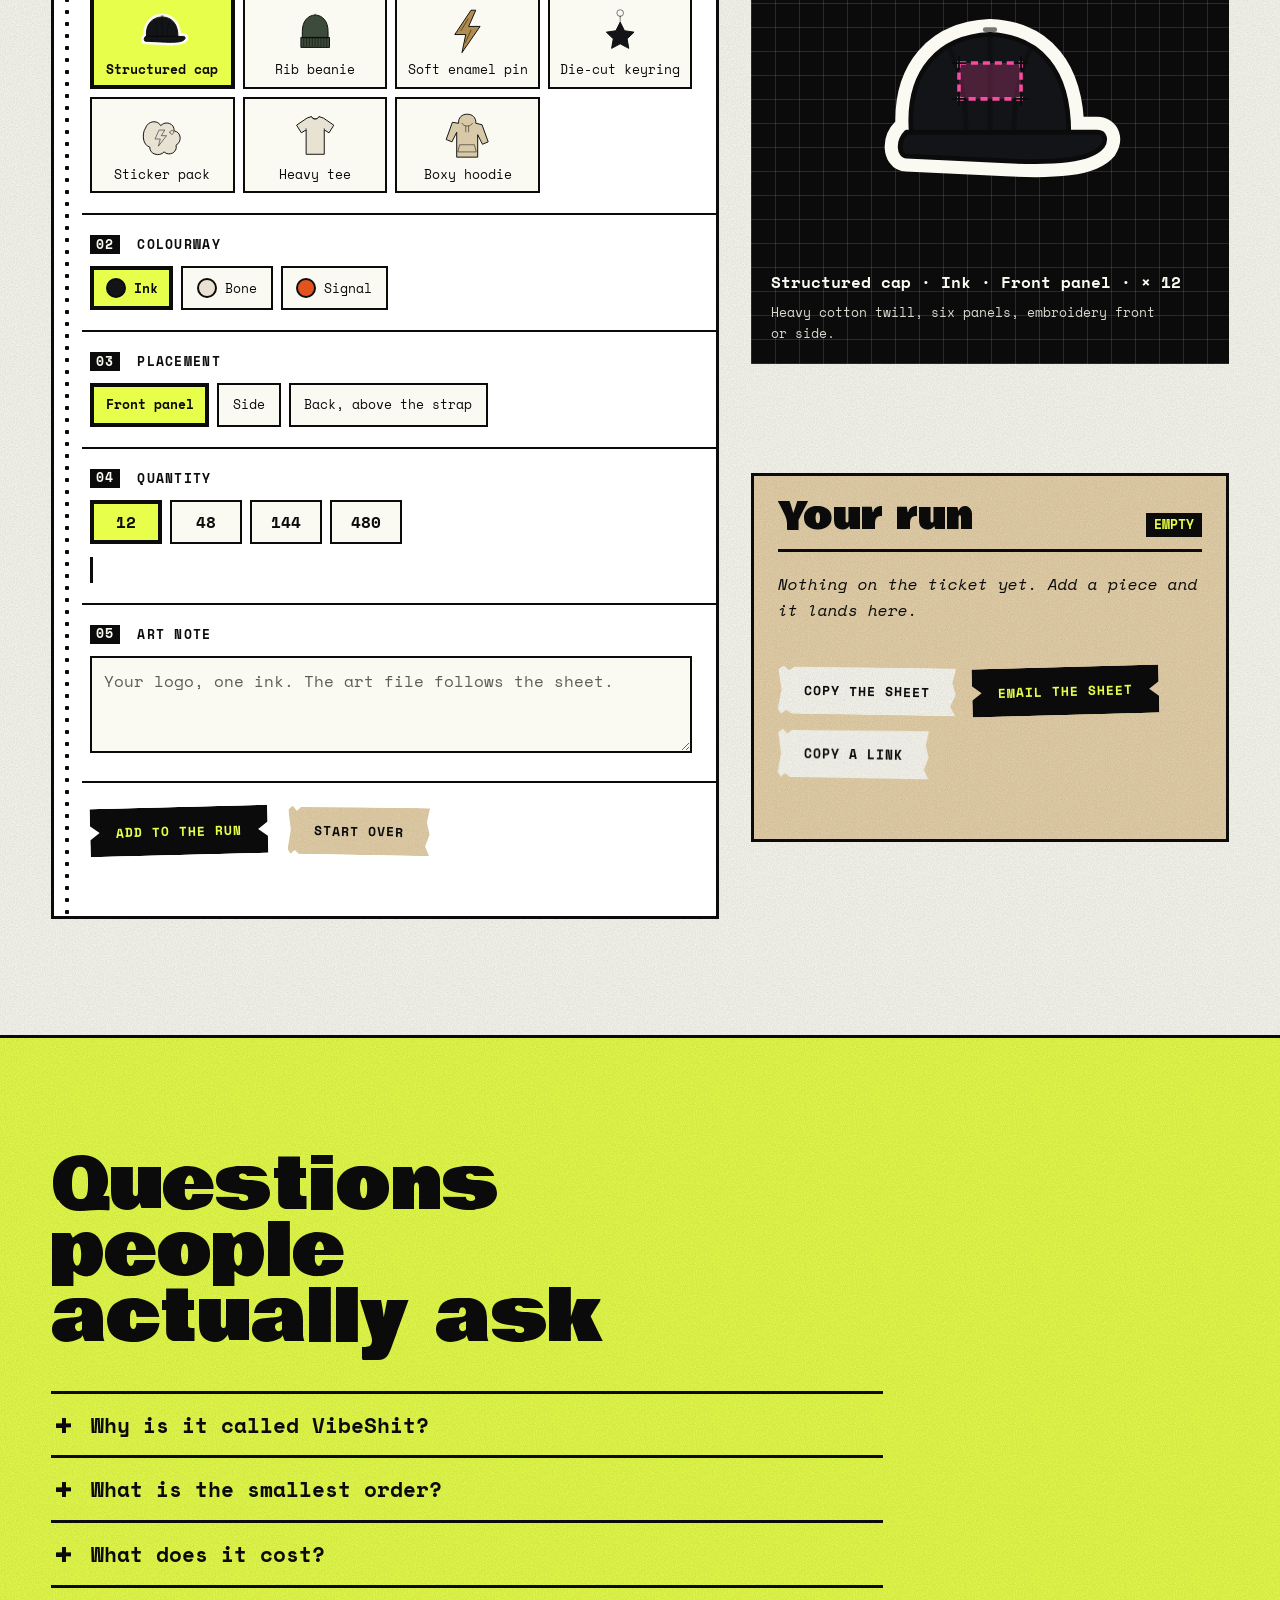
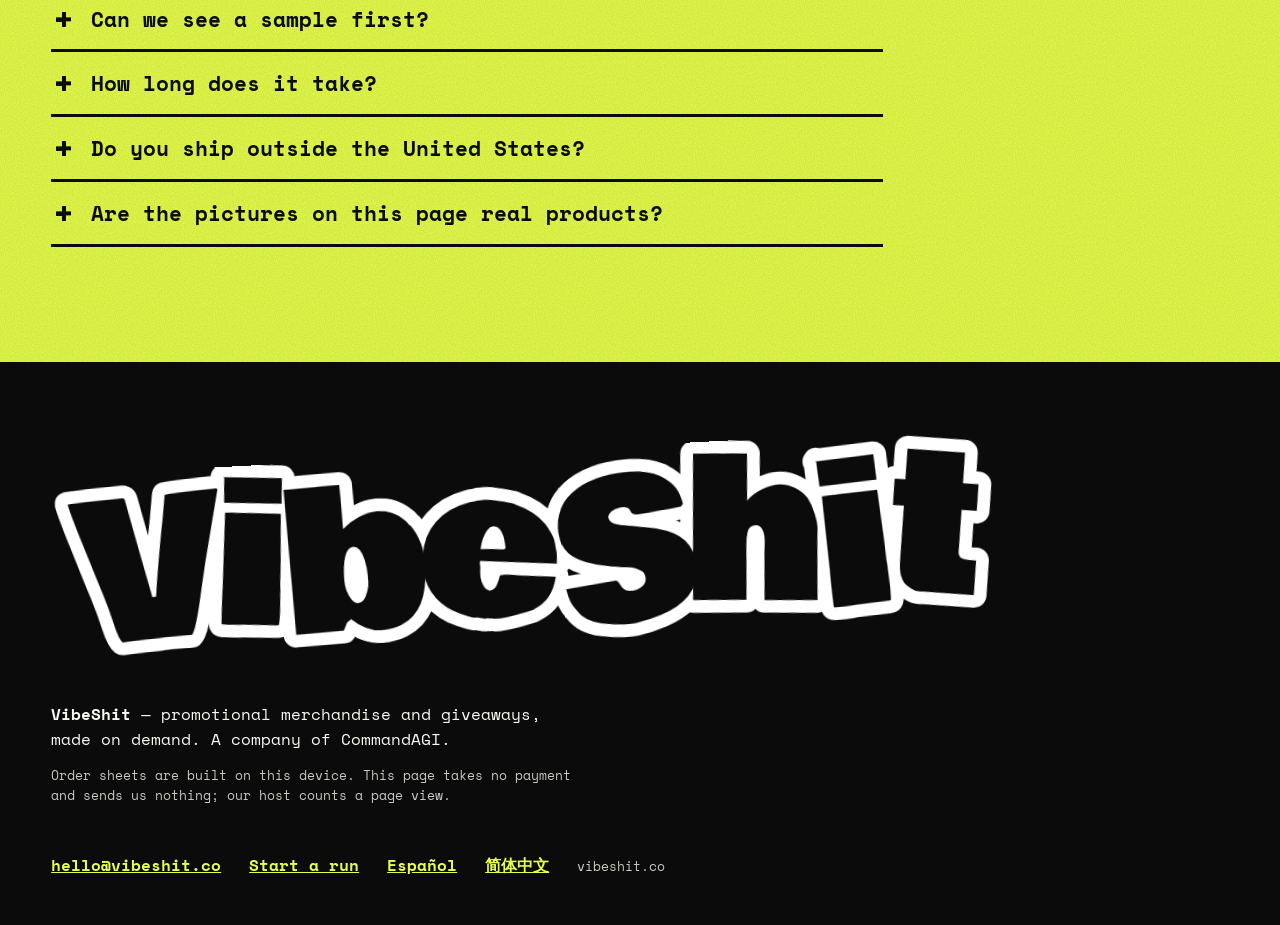
==== commit 443ef964: "The 2027 redesign: a merch table at a basement show A sticker pile of the pieces (drag, throw, tap t" ====
--- a/index.html
+++ b/index.html
@@ -6,13 +6,17 @@
 <title>VibeShit — swag that exists because someone wanted it</title>
 <meta name="description" content="Promotional merchandise and giveaways — hats, trinkets and threads — made on demand through a vertical partner for each product line. No warehouse, no landfill pile, no minimum of 5,000.">
 <meta property="og:title" content="VibeShit — swag that exists because someone wanted it">
-<meta property="og:description" content="Hats, trinkets and threads for your team, made when you order them. One clean order sheet, three vertical partners.">
+<meta property="og:description" content="Hats, trinkets and threads for your team, made when you order them. One order sheet, three vertical partners.">
 <meta property="og:type" content="website">
 <meta property="og:url" content="https://vibeshit.co/">
+<meta property="og:image" content="https://vibeshit.co/og.png">
+<meta name="twitter:card" content="summary_large_image">
 <meta http-equiv="Content-Security-Policy" content="default-src 'self'; connect-src 'self' https://cloudflareinsights.com; img-src 'self' data:; style-src 'self'; script-src 'self' https://static.cloudflareinsights.com; base-uri 'none'; form-action 'none'">
-<meta name="theme-color" content="#f4f1e8" media="(prefers-color-scheme: light)">
-<meta name="theme-color" content="#0f1114" media="(prefers-color-scheme: dark)">
+<meta name="theme-color" content="#e6ff58">
 <link rel="icon" href="mark.svg" type="image/svg+xml">
+<link rel="apple-touch-icon" href="touch-icon.png">
+<link rel="preload" href="fonts/bowlby-one.woff2" as="font" type="font/woff2" crossorigin>
+<link rel="preload" href="fonts/space-mono-regular.woff2" as="font" type="font/woff2" crossorigin>
 <link rel="stylesheet" href="style.css">
 <link rel="alternate" hreflang="en" href="https://vibeshit.co/">
 <link rel="alternate" hreflang="es" href="https://vibeshit.co/es/">
@@ -21,223 +25,218 @@
 <body>
 <a class="skip" href="#main">Skip to content</a>
 
-<header class="masthead">
-  <div class="wrap">
-    <a class="brand" href="./" aria-label="VibeShit home">
-      <svg viewBox="0 0 32 32" aria-hidden="true"><rect width="32" height="32" rx="8" fill="currentColor"/><path d="M8 10h4l4 10 4-10h4l-6.6 15h-2.8L8 10Z" fill="var(--paper)"/></svg>
-      Vibe<em>Shit</em>
-    </a>
-    <nav class="nav" aria-label="Main">
-      <a href="#lines">Product lines</a>
-      <a href="#how">How it works</a>
-      <a href="#landfill">The landfill problem</a>
-      <a class="cta" href="#build">Build an order</a>
-    </nav>
-    <button class="lang-btn" type="button" id="lang-button" aria-haspopup="dialog" aria-label="Language: English">
-      <span class="lang-btn__glyph" aria-hidden="true">A<span>/</span><span lang="zh-Hans">文</span></span>
-    </button>
-  </div>
+<header class="tape">
+  <a class="tape__brand" href="./" aria-label="VibeShit home"><img src="wordmark.svg" alt="VibeShit" width="201" height="44"></a>
+  <nav class="tape__nav" aria-label="Main">
+    <a href="#lines"><b>01</b> The table</a>
+    <a href="#how"><b>02</b> How a run runs</a>
+    <a href="#landfill"><b>03</b> Why the name</a>
+    <a class="tape__go" href="#build"><b>04</b> Start a run</a>
+  </nav>
+  <button class="lang-btn" type="button" id="lang-button" aria-haspopup="dialog" aria-label="Language: English">
+    <span class="lang-btn__glyph" aria-hidden="true">A<span>/</span><span lang="zh-Hans">文</span></span>
+  </button>
 </header>
 
 <dialog id="lang-dialog" aria-label="Language">
   <ul class="lang-list">
-    <li><a href="./" aria-current="true"><span>English</span><small>en</small></a></li>
-    <li><a href="es/"><span>Español</span><small>es</small></a></li>
-    <li><a href="zh-Hans/"><span lang="zh-Hans">简体中文</span><small>zh-Hans</small></a></li>
+    <li><a href="./" aria-current="true"><span lang="en">English</span><small>en</small></a></li>
+    <li><a href="es/" hreflang="es"><span lang="es">Español</span><small>es</small></a></li>
+    <li><a href="zh-Hans/" hreflang="zh-Hans"><span lang="zh-Hans">简体中文</span><small>zh-Hans</small></a></li>
   </ul>
 </dialog>
 
 <main id="main">
 
-  <section class="hero">
-    <div class="wrap">
-      <div>
-        <p class="eyebrow">Promotional merchandise, made on demand</p>
-        <h1>Swag that exists because someone <em>wanted it</em>.</h1>
-        <p class="lede">Hats, trinkets and threads for your team — made when you order them, not warehoused until the next rebrand. Three vertical partners, one clean order sheet.</p>
-        <div class="actions">
-          <a class="button button--signal" href="#build">Build an order</a>
-          <a class="button button--ghost" href="#how">How it works</a>
-        </div>
+  <section class="hero" aria-labelledby="hero-title">
+    <div class="hero__copy">
+      <p class="eyebrow">Promotional merchandise, made on demand</p>
+      <h1 id="hero-title"><span class="h1-line h1-line--0">Swag that</span> <span class="h1-line h1-line--1">exists because</span> <span class="h1-line h1-line--2">someone</span> <span class="h1-line h1-line--3"><em>wanted it.</em></span></h1>
+      <p class="lede">Hats, trinkets and threads. Made when you order them, by three shops that each do one thing. No pile.</p>
+      <p class="actions"><a class="button button--go" href="#build">Start a run</a> <a class="button button--tape" href="#how">How a run runs</a></p>
+    </div>
+    <div class="pile" id="pile" aria-hidden="true" data-words="{&quot;min&quot;:&quot;from 12 pieces&quot;,&quot;warehouse&quot;:&quot;0 warehouses&quot;,&quot;proof&quot;:&quot;proof in 24 h&quot;,&quot;after&quot;:&quot;made after you order&quot;}"></div>
+    <div class="setlist">
+      <h2 class="setlist__title" id="pile-label">On the table</h2>
+      <ul aria-labelledby="pile-label">
+        <li><button type="button" data-pick="cap">Structured cap<span aria-hidden="true">→</span></button></li>
+        <li><button type="button" data-pick="beanie">Rib beanie<span aria-hidden="true">→</span></button></li>
+        <li><button type="button" data-pick="pin">Soft enamel pin<span aria-hidden="true">→</span></button></li>
+        <li><button type="button" data-pick="keyring">Die-cut keyring<span aria-hidden="true">→</span></button></li>
+        <li><button type="button" data-pick="stickers">Sticker pack<span aria-hidden="true">→</span></button></li>
+        <li><button type="button" data-pick="tee">Heavy tee<span aria-hidden="true">→</span></button></li>
+        <li><button type="button" data-pick="hoodie">Boxy hoodie<span aria-hidden="true">→</span></button></li>
+      </ul>
+      <p class="setlist__hint">Drag the pile. Tap a piece to start a run with it. Drawings, not photos.</p>
+    </div>
+  </section>
+
+  <section id="lines" class="lines" aria-labelledby="lines-title">
+    <h2 id="lines-title"><span>Three lines.</span> <span>Three shops that only do that one thing.</span></h2>
+    <p class="lines__lede">You order once. Each shop makes only what was ordered and ships it direct.</p>
+    <div class="tags">
+        <article class="tag tag--headwear">
+          <span class="tag__hole" aria-hidden="true"></span>
+          <h3>Headwear</h3>
+          <p class="tag__shop">An embroidery shop</p>
+          <ul>
+            <li><span>Structured cap</span><span>min 12</span></li>
+            <li><span>Rib beanie</span><span>min 12</span></li>
+          </ul>
+          <p class="tag__days">14–18 days · made to order</p>
+        </article>
+        <article class="tag tag--trinkets">
+          <span class="tag__hole" aria-hidden="true"></span>
+          <h3>Trinkets</h3>
+          <p class="tag__shop">A soft-enamel studio</p>
+          <ul>
+            <li><span>Soft enamel pin</span><span>min 25</span></li>
+            <li><span>Die-cut keyring</span><span>min 25</span></li>
+            <li><span>Sticker pack</span><span>min 50</span></li>
+          </ul>
+          <p class="tag__days">10–24 days · made to order</p>
+        </article>
+        <article class="tag tag--threads">
+          <span class="tag__hole" aria-hidden="true"></span>
+          <h3>Threads</h3>
+          <p class="tag__shop">A cut-and-sew mill</p>
+          <ul>
+            <li><span>Heavy tee</span><span>min 12</span></li>
+            <li><span>Boxy hoodie</span><span>min 12</span></li>
+          </ul>
+          <p class="tag__days">10–16 days · made to order</p>
+        </article>
+    </div>
+  </section>
+
+  <section id="how" class="how" aria-labelledby="how-title">
+    <div class="how__copy">
+      <h2 id="how-title">How a run runs</h2>
+      <p>Four passes, like a four-ink print. Nothing is made before you approve the proof.</p>
+      <ol class="passes">
+        <li class="pass pass--chartreuse"><h3>Pick the pieces</h3><p>Piece, colourway, where the art goes, how many.</p></li>
+        <li class="pass pass--magenta"><h3>We route the lines</h3><p>Each line goes to its own shop with the size run and the art.</p></li>
+        <li class="pass pass--cyan"><h3>Proof in a day</h3><p>A proof for every decorated piece. You say yes or you say change it.</p></li>
+        <li class="pass pass--ink"><h3>Made, then shipped</h3><p>Boxes leave the shop. Not a warehouse of ours.</p></li>
+      </ol>
+    </div>
+    <div class="print" role="img" aria-label="A four-ink print building up as you scroll">
+      <svg viewBox="0 0 400 400" aria-hidden="true">
+        <g class="ink ink--chartreuse"><path d="M60 120c20-70 120-90 160-40 50-40 140-10 120 70 60 20 50 120-10 130 10 70-80 90-120 50-40 50-140 20-130-50-60-20-70-110-20-160Z"/></g>
+        <g class="ink ink--magenta"><path d="M206 52 120 214h68l-26 128 116-178h-74l46-112Z"/></g>
+        <g class="ink ink--cyan"><circle cx="300" cy="300" r="46"/><circle cx="96" cy="96" r="22"/><circle cx="330" cy="92" r="14"/></g>
+        <g class="ink ink--ink"><path d="M40 360c40-30 80 30 120 0s80 30 120 0 80 30 100 10" fill="none" stroke-width="12" stroke-linecap="round"/><path d="M28 28h30M43 13v30M342 28h30M357 13v30M28 372h30M43 357v30M342 372h30M357 357v30" fill="none" stroke-width="3"/></g>
+      </svg>
+    </div>
+  </section>
+
+  <section id="landfill" class="landfill" aria-labelledby="landfill-title">
+    <p class="eyebrow">Why the name</p>
+    <h2 id="landfill-title"><span>The joke is the name.</span> <span>The problem is the pile.</span></h2>
+    <p class="landfill__p">Most swag is ordered in bulk, handed out once and worn for a week. Then a drawer. Then a bin. We named the company after the bin, so nobody has to pretend.</p>
+    <ul class="stamps">
+      <li class="stamp stamp--0"><b>Made after you order</b><span>No stock waits for a conference that got cancelled.</span></li>
+      <li class="stamp stamp--1"><b>From 12 pieces</b><span>A pilot run beats a pallet you regret.</span></li>
+      <li class="stamp stamp--2"><b>Worth wearing twice</b><span>Real embroidery, soft enamel, ring-spun cotton.</span></li>
+      <li class="stamp stamp--3"><b>Paper, not plastic</b><span>Paper wraps and cartons by default.</span></li>
+      <li class="stamp stamp--4"><b>Send it back</b><span>Unworn pieces go back to the shop for remaking.</span></li>
+    </ul>
+    <p class="landfill__note">We do not claim to be carbon-neutral. We claim to make fewer things nobody wants.</p>
+  </section>
+
+  <section id="build" class="build" aria-labelledby="build-title">
+    <header class="build__head">
+      <h2 id="build-title">Start a run</h2>
+      <p>This page quotes nothing and charges nothing. It builds the sheet you send us. The run stays on this device until you copy it.</p>
+    </header>
+    <div class="builder">
+      <form class="ticket" id="builder-form" novalidate>
+        <p class="ticket__label">Job ticket</p>
+        <fieldset class="stage" id="stage-piece"><legend><b>01</b> Piece</legend><div class="chips chips--pieces" id="item-chips"></div></fieldset>
+        <fieldset class="stage"><legend><b>02</b> Colourway</legend><div class="chips chips--drops" id="color-chips"></div></fieldset>
+        <fieldset class="stage"><legend><b>03</b> Placement</legend><div class="chips" id="place-chips"></div></fieldset>
+        <fieldset class="stage"><legend><b>04</b> Quantity</legend><div class="chips chips--qty" id="qty-chips"></div><p class="tally" id="tally" title="one stroke = one minimum run"></p></fieldset>
+        <div class="stage"><label class="stage__label" for="art-note"><b>05</b> Art note</label><textarea id="art-note" rows="3" maxlength="240" placeholder="Your logo, one ink. The art file follows the sheet."></textarea></div>
+        <p class="ticket__actions"><button class="button button--go" type="submit" id="add-button">Add to the run</button> <button class="button button--tape" type="button" id="clear-button">Start over</button></p>
+        <p class="saved" id="saved" role="status" aria-live="polite"></p>
+      </form>
+
+      <figure class="proof" aria-labelledby="proof-caption">
+        <p class="proof__label">Proof · illustrative drawing · not approved</p>
+        <div class="proof__art" id="proof"></div>
+        <figcaption id="proof-caption"></figcaption>
+        <p class="proof__note" id="proof-note"></p>
+      </figure>
+
+      <div class="sheet" id="sheet" aria-live="polite">
+        <header><h3>Your run</h3><span class="sheet__tag" id="sheet-tag">Empty</span></header>
+        <ul class="sheet-lines" id="sheet-lines"></ul>
+        <p class="sheet__empty" id="sheet-empty">Nothing on the ticket yet. Add a piece and it lands here.</p>
+        <dl class="totals" id="totals" hidden>
+          <div><dt>Pieces</dt><dd id="total-pieces">0</dd></div>
+          <div><dt>Shops</dt><dd id="total-partners">0</dd></div>
+          <div><dt>Production window</dt><dd id="total-window">–</dd></div>
+          <div><dt>Price</dt><dd>Quoted per run</dd></div>
+        </dl>
+        <p class="sheet__actions">
+          <button class="button button--tape" type="button" id="copy-button">Copy the sheet</button>
+          <a class="button button--go" id="email-button" href="mailto:hello@vibeshit.co">Email the sheet</a>
+          <button class="button button--tape" type="button" id="link-button">Copy a link</button>
+        </p>
+        <p class="saved" id="sheet-status" role="status" aria-live="polite"></p>
       </div>
-      <aside class="sheet-preview" aria-label="Example order sheet">
-        <header>
-          <h3>Order sheet · Run 214</h3>
-          <span class="tag">Example</span>
-        </header>
-        <div class="sheet-line"><span>Structured cap × 48</span><span>headwear</span></div>
-        <div class="sheet-line"><span>Enamel pin × 250</span><span>trinkets</span></div>
-        <div class="sheet-line"><span>Heavy tee × 96</span><span>threads</span></div>
-        <footer><span>3 partners · 0 warehouses</span><span>ships in 14–21 days</span></footer>
-      </aside>
-    </div>
-  </section>
-
-  <div class="facts" aria-label="What we are">
-    <div class="wrap">
-      <div class="fact"><strong>12</strong>pieces, the smallest run</div>
-      <div class="fact"><strong>3</strong>vertical partners, one per line</div>
-      <div class="fact"><strong>0</strong>warehouses holding your stock</div>
-      <div class="fact"><strong>24h</strong>for your art proof</div>
-    </div>
+    </div>
+  </section>
+
+  <section id="faq" class="faq" aria-labelledby="faq-title">
+    <h2 id="faq-title">Questions people actually ask</h2>
+    <details>
+      <summary>Why is it called VibeShit?</summary>
+      <p>Because that is what most of it becomes. The name keeps us honest: if a piece is not worth wearing twice, we should not make it. The logo is the joke. The production is not.</p>
+    </details>
+    <details>
+      <summary>What is the smallest order?</summary>
+      <p>12 pieces on caps, beanies, tees and hoodies; 25 on pins and keyrings; 50 on sticker packs. Each line has its own shop and its own minimum.</p>
+    </details>
+    <details>
+      <summary>What does it cost?</summary>
+      <p>We quote each run: quantity, colourways, decoration and the shop’s current rate decide it. Send the sheet and you get one quote with the production window, not a price list that expires.</p>
+    </details>
+    <details>
+      <summary>Can we see a sample first?</summary>
+      <p>Yes. A single plain piece from any line ships before a decorated run, and its cost comes off the order if the run goes ahead.</p>
+    </details>
+    <details>
+      <summary>How long does it take?</summary>
+      <p>Headwear 14–18 days, trinkets 10–24 days, threads 10–16 days after the proof is approved. A mixed run ships in the longest window, part-shipped from each shop.</p>
+    </details>
+    <details>
+      <summary>Do you ship outside the United States?</summary>
+      <p>Yes. Each shop quotes its own freight; the sheet names the destination before we confirm anything.</p>
+    </details>
+    <details>
+      <summary>Are the pictures on this page real products?</summary>
+      <p>No. The stickers and the proof are drawings made for this page. Your proof comes from the shop, drawn on your art.</p>
+    </details>
+  </section>
+
+</main>
+
+<footer class="foot">
+  <img class="foot__mark" src="wordmark.svg" alt="" width="603" height="132">
+  <div class="foot__who">
+    <p><strong>VibeShit</strong> — promotional merchandise and giveaways, made on demand. A company of CommandAGI.</p>
+    <p class="fine">Order sheets are built on this device. This page takes no payment and sends us nothing; our host counts a page view.</p>
   </div>
-
-  <section id="lines">
-    <div class="wrap">
-      <div class="section-head">
-        <h2>Three lines. Three partners who only do that one thing.</h2>
-        <p>Every line is produced by a specialist we buy from directly — embroidery, soft enamel, cut-and-sew. You order once; each partner makes only what was ordered and ships it direct.</p>
-      </div>
-      <div class="cards" id="cards">
-        <noscript><p class="lede">Headwear, trinkets and threads — caps, beanies, enamel pins, keyrings, stickers, tees and hoodies. Enable JavaScript to build an order sheet, or write to hello@vibeshit.co.</p></noscript>
-      </div>
-    </div>
-  </section>
-
-  <section id="how">
-    <div class="wrap">
-      <div class="section-head">
-        <h2>How an order runs</h2>
-        <p>No sales call required. The order sheet is the whole conversation.</p>
-      </div>
-      <div class="steps">
-        <div class="step"><h3>Pick the pieces</h3><p>Build a sheet from the three lines. Colourways, quantity, where your art goes.</p></div>
-        <div class="step"><h3>We route the lines</h3><p>Each line goes to its own partner with the size run and the art file attached.</p></div>
-        <div class="step"><h3>Proof in a day</h3><p>A digital proof comes back for every decorated piece. Nothing is made before you say yes.</p></div>
-        <div class="step"><h3>Made, then shipped</h3><p>Production starts after the proof. Boxes leave the partner, not a warehouse of ours.</p></div>
-      </div>
-    </div>
-  </section>
-
-  <section id="landfill" class="landfill">
-    <div class="wrap">
-      <div>
-        <p class="eyebrow">Why the name</p>
-        <h2>The joke is the name. The problem is the pile.</h2>
-        <p>Most branded merchandise is ordered in bulk, handed out once, and worn for a week. The rest goes to a drawer, then a bin — and the bin is the part the industry does not put on the invoice. We named the company after it so nobody has to pretend otherwise.</p>
-        <p class="note">We are not claiming to be carbon-neutral. We are claiming to make fewer things nobody wants.</p>
-      </div>
-      <div>
-        <ul>
-          <li><b>Made after you order</b>No stock sits in a warehouse waiting for a conference that got cancelled.</li>
-          <li><b>Small minimums</b>From 12 pieces. A pilot run beats a pallet you regret.</li>
-          <li><b>Things people keep</b>Pieces worth wearing twice: real embroidery, soft enamel, ring-spun cotton.</li>
-          <li><b>No plastic where it can be avoided</b>Paper wraps and cartons by default; the partner says what it can do for your line.</li>
-          <li><b>Send it back, we take it</b>Unworn pieces from a run come back to the partner for remaking, not to a landfill.</li>
-        </ul>
-      </div>
-    </div>
-  </section>
-
-  <section id="build">
-    <div class="wrap">
-      <div class="section-head">
-        <h2>Build an order sheet</h2>
-        <p>This page quotes nothing and charges nothing: it builds the sheet you send us. Your run stays on this device until you copy it.</p>
-      </div>
-      <div class="builder">
-        <form class="panel" id="builder-form" novalidate>
-          <h3>Add a piece</h3>
-          <p class="hint">Pick a line, a colourway and a quantity. The sheet works out the run.</p>
-
-          <div class="field">
-            <span class="label" id="item-label">Piece</span>
-            <div class="chips" id="item-chips" role="group" aria-labelledby="item-label"></div>
-          </div>
-
-          <div class="field">
-            <span class="label" id="color-label">Colourway</span>
-            <div class="swatches" id="color-chips" role="group" aria-labelledby="color-label"></div>
-          </div>
-
-          <div class="field">
-            <span class="label" id="qty-label">Quantity</span>
-            <div class="chips" id="qty-chips" role="group" aria-labelledby="qty-label"></div>
-          </div>
-
-          <div class="field">
-            <label class="label" for="art-note">Art and placement</label>
-            <textarea id="art-note" placeholder="Your logo, front left breast, one ink; art file sent after the sheet."></textarea>
-          </div>
-
-          <div class="builder-actions">
-            <button class="button button--signal" type="submit" id="add-button">Add to the run</button>
-            <button class="button button--ghost" type="button" id="clear-button">Start over</button>
-          </div>
-          <p class="saved" id="saved" role="status" aria-live="polite"></p>
-        </form>
-
-        <div class="panel sheet" id="sheet" aria-live="polite">
-          <header><h3>Your run</h3><span class="tag" id="sheet-tag">Empty</span></header>
-          <ul class="sheet-lines" id="sheet-lines"></ul>
-          <p class="empty" id="sheet-empty">No pieces yet. Add one from the left and it lands here.</p>
-          <div class="totals" id="totals" hidden>
-            <div><span>Pieces</span><strong id="total-pieces">0</strong></div>
-            <div><span>Partners</span><strong id="total-partners">0</strong></div>
-            <div><span>Production window</span><strong id="total-window">–</strong></div>
-            <div><span>Price</span><strong>Quoted per run</strong></div>
-          </div>
-          <div class="sheet-actions">
-            <button class="button button--ghost" type="button" id="copy-button">Copy the sheet</button>
-            <a class="button button--signal" id="email-button" href="mailto:hello@vibeshit.co">Email the sheet</a>
-            <button class="button button--ghost" type="button" id="link-button">Copy a link</button>
-          </div>
-          <p class="saved" id="sheet-status" role="status" aria-live="polite"></p>
-        </div>
-      </div>
-    </div>
-  </section>
-
-  <section id="faq">
-    <div class="wrap">
-      <div class="section-head"><h2>Questions people actually ask</h2></div>
-      <div class="faq">
-        <details>
-          <summary>Why is it called VibeShit?</summary>
-          <p>Because that is what most of it becomes. The name keeps us honest: if a piece is not worth wearing twice, we should not make it. We are a real merchandise company — the logo is the joke, the production is not.</p>
-        </details>
-        <details>
-          <summary>What is the smallest order?</summary>
-          <p>12 pieces on caps, beanies, tees and hoodies; 25 on pins, keyrings and sticker packs. Each line has its own partner and its own minimum, shown on the card above.</p>
-        </details>
-        <details>
-          <summary>What does it cost?</summary>
-          <p>We quote each run: quantity, colourways, decoration and the partner's current rate decide it. Send the sheet and you get one quote with the production window, not a price list that expires.</p>
-        </details>
-        <details>
-          <summary>Can we see a sample first?</summary>
-          <p>Yes. A single plain piece from any line ships before a decorated run, and its cost comes off the order if the run goes ahead.</p>
-        </details>
-        <details>
-          <summary>How long does it take?</summary>
-          <p>Headwear 14–18 days, trinkets 18–24 days, threads 10–14 days after the proof is approved. A mixed run ships in the longest window, part-shipped from each partner.</p>
-        </details>
-        <details>
-          <summary>Do you ship outside the United States?</summary>
-          <p>Yes. Each partner quotes its own freight; the sheet names the destination before we confirm anything.</p>
-        </details>
-      </div>
-    </div>
-  </section>
-
-</main>
-
-<footer class="site">
-  <div class="wrap">
-    <div class="who">
-      <p><strong>VibeShit</strong> — promotional merchandise and giveaways, made on demand. A company of CommandAGI.</p>
-      <p class="fine">Order sheets are built on this device. This page takes no payment and sends us nothing; our host counts a page view.</p>
-    </div>
-    <div class="links">
-      <a href="mailto:hello@vibeshit.co">hello@vibeshit.co</a>
-      <a href="#build">Build an order sheet</a>
-      <a href="es/" hreflang="es">Español</a>
-      <a href="zh-Hans/" hreflang="zh-Hans">简体中文</a>
-      <span class="fine">vibeshit.co</span>
-    </div>
-  </div>
+  <p class="foot__links">
+    <a href="mailto:hello@vibeshit.co">hello@vibeshit.co</a>
+    <a href="#build">Start a run</a>
+    <a href="es/" hreflang="es" lang="es">Español</a>
+    <a href="zh-Hans/" hreflang="zh-Hans" lang="zh-Hans">简体中文</a>
+    <span class="fine">vibeshit.co</span>
+  </p>
 </footer>
 
-<script src="app.js" defer></script>
+<script type="module" src="app.js"></script>
 </body>
 </html>
--- a/style.css
+++ b/style.css
@@ -1,242 +1,512 @@
-/* VibeShit: one stylesheet, no external font, no tracker. Light by day, ink by night. */
+/*
+ * VibeShit — a merch table at a basement show. Acid paper, black gaffer tape, die-cut stickers, riso inks that
+ * overprint. The grid is allowed to break; the order builder is not: every control in it is square, labelled and
+ * keyboard-first. Two families only: Bowlby One for shouting, Space Mono for everything that has to be read.
+ */
+
+@font-face { font-family: "Bowlby One"; src: url("fonts/bowlby-one.woff2") format("woff2"); font-display: swap; }
+@font-face { font-family: "Space Mono"; src: url("fonts/space-mono-regular.woff2") format("woff2"); font-weight: 400; font-display: swap; }
+@font-face { font-family: "Space Mono"; src: url("fonts/space-mono-bold.woff2") format("woff2"); font-weight: 700; font-display: swap; }
+@font-face { font-family: "Space Mono"; src: url("fonts/space-mono-italic.woff2") format("woff2"); font-style: italic; font-display: swap; }
+/* Metric-matched stand-ins, so the swap does not move the page. */
+@font-face { font-family: "Bowlby Fallback"; src: local("Arial Black"), local("Arial Bold"), local("Liberation Sans Bold"); size-adjust: 104%; ascent-override: 92%; descent-override: 26%; }
+@font-face { font-family: "Space Mono Fallback"; src: local("Courier New"), local("Liberation Mono"), local("DejaVu Sans Mono"); size-adjust: 102%; ascent-override: 112%; descent-override: 36%; }
+
 :root {
-  --paper: #f4f1e8;
-  --card: #fffdf6;
-  --ink: #121417;
-  --muted: #5f5c53;
-  --line: #12141724;
-  --signal: #e2541f;
-  --signal-ink: #fff8f2;
-  --ok: #2f6b3f;
-  --radius: 14px;
-  --display: "Helvetica Neue", Helvetica, Arial, system-ui, sans-serif;
-  --mono: ui-monospace, SFMono-Regular, Menlo, Consolas, monospace;
-}
-
-@media (prefers-color-scheme: dark) {
+  --acid: #e6ff58;
+  --ink: #0b0b0b;
+  --magenta: #f448a1;
+  --cyan: #55d7e5;
+  --kraft: #b68a57;
+  --kraft-light: #e7d3ab;
+  --paper: #fbfaf2;
+  --muted: #3b3b33;
+  --display: "Bowlby One", "Bowlby Fallback", "Arial Black", sans-serif;
+  --mono: "Space Mono", "Space Mono Fallback", ui-monospace, monospace;
+  --pad: clamp(1rem, 4vw, 4rem);
+  /* A 1.333 scale for reading; the display sizes break it on purpose. */
+  --s-1: 0.8125rem; --s0: 1rem; --s1: 1.333rem; --s2: 1.777rem; --s3: 2.369rem;
+  /* Riso grain: a small turbulence tile, drawn once, laid over every paper. */
+  --grain: url("data:image/svg+xml,%3Csvg xmlns='http://www.w3.org/2000/svg' width='160' height='160'%3E%3Cfilter id='n'%3E%3CfeTurbulence type='fractalNoise' baseFrequency='.9' numOctaves='2' stitchTiles='stitch'/%3E%3CfeColorMatrix values='0 0 0 0 0 0 0 0 0 0 0 0 0 0 0 0 0 0 .13 0'/%3E%3C/filter%3E%3Crect width='160' height='160' filter='url(%23n)'/%3E%3C/svg%3E");
+}
+@supports (color: oklch(0 0 0)) {
   :root {
-    --paper: #0f1114;
-    --card: #171a1e;
-    --ink: #f1eee5;
-    --muted: #a7a399;
-    --line: #f1eee526;
-    --signal: #ff6a33;
-    --signal-ink: #1a0d06;
-    --ok: #8fd3a2;
+    --acid: oklch(96% 0.2 118);
+    --magenta: oklch(68% 0.22 355);
+    --cyan: oklch(83% 0.11 205);
+    --kraft: oklch(65% 0.08 70);
   }
 }
 
-* { box-sizing: border-box; }
-
-html { scroll-behavior: smooth; }
+*, *::before, *::after { box-sizing: border-box; }
+html { scroll-behavior: smooth; -webkit-text-size-adjust: 100%; overflow-x: clip; }
 @media (prefers-reduced-motion: reduce) { html { scroll-behavior: auto; } }
-
 body {
   margin: 0;
-  background: var(--paper);
+  background: var(--acid) var(--grain);
   color: var(--ink);
-  font-family: var(--display);
-  font-size: 17px;
-  line-height: 1.5;
-  -webkit-font-smoothing: antialiased;
-  overflow-x: hidden;
-}
-
+  font: 400 var(--s0)/1.6 var(--mono);
+  overflow-x: clip;
+}
+:lang(zh-Hans) { --display: "Noto Sans CJK SC", "Source Han Sans SC", "PingFang SC", "Microsoft YaHei", "Bowlby One", sans-serif; }
+:lang(zh-Hans) :is(h1, h2, h3) { font-weight: 900; letter-spacing: 0; }
+h1, h2, h3 { font-family: var(--display); font-weight: 400; margin: 0; text-wrap: balance; line-height: 0.92; }
+p { margin: 0; text-wrap: pretty; }
 a { color: inherit; }
-
-.wrap { width: min(1180px, 100%); margin-inline: auto; padding-inline: clamp(18px, 4vw, 40px); }
+img, svg { display: block; max-width: 100%; }
+button { font: inherit; color: inherit; }
+
+:focus-visible { outline: 3px dashed var(--magenta); outline-offset: 4px; }
+.landfill :focus-visible, .foot :focus-visible, .tape :focus-visible, .proof :focus-visible { outline-color: var(--acid); }
 
 .skip {
-  position: absolute; left: -9999px; top: 0; padding: 10px 14px; background: var(--ink); color: var(--paper);
-  z-index: 20; border-radius: 0 0 10px 0;
-}
-.skip:focus { left: 0; }
-
-/* ── masthead ─────────────────────────────────────────────────────────── */
-.masthead {
-  position: sticky; top: 0; z-index: 10;
-  background: color-mix(in srgb, var(--paper) 88%, transparent);
-  backdrop-filter: blur(10px);
-  border-bottom: 1px solid var(--line);
-}
-.masthead .wrap { display: flex; align-items: center; gap: 18px; min-height: 64px; }
-
-.brand { display: flex; align-items: center; gap: 10px; text-decoration: none; font-weight: 700; letter-spacing: -0.02em; font-size: 19px; }
-.brand svg { width: 26px; height: 26px; }
-.brand em { font-style: normal; color: var(--signal); }
-
-.nav { display: flex; gap: 18px; margin-left: auto; align-items: center; }
-.nav a { text-decoration: none; font-size: 14.5px; color: var(--muted); }
-.nav a:hover, .nav a:focus-visible { color: var(--ink); }
-.nav .cta { color: var(--signal); font-weight: 650; }
+  position: absolute; left: 1rem; top: -4rem; z-index: 50;
+  background: var(--ink); color: var(--acid); padding: 0.6rem 1rem; font-weight: 700;
+}
+.skip:focus { top: 1rem; }
+
+.eyebrow { font: 700 var(--s-1)/1.2 var(--mono); text-transform: uppercase; letter-spacing: 0.14em; }
+
+/* ------------------------------------------------------------ buttons: a die-cut ticket and a strip of tape ------ */
+.button {
+  display: inline-flex; align-items: center; justify-content: center; gap: 0.5em;
+  min-height: 3rem; padding: 0.8rem 1.6rem;
+  font: 700 var(--s-1)/1.1 var(--mono); text-transform: uppercase; letter-spacing: 0.08em; text-decoration: none;
+  border: 0; cursor: pointer;
+  transition: transform 160ms cubic-bezier(.3, 1.6, .5, 1), background-color 120ms;
+}
+.button--go {
+  background: var(--ink); color: var(--acid);
+  /* the ticket: notched at both ends, like a stub torn from a roll */
+  clip-path: polygon(0 0, 100% 0, 100% 35%, calc(100% - 0.6rem) 50%, 100% 65%, 100% 100%, 0 100%, 0 65%, 0.6rem 50%, 0 35%);
+  transform: rotate(-1.5deg);
+}
+.button--go:hover { background: var(--magenta); color: var(--ink); transform: rotate(0) translateY(-2px); }
+.button--tape {
+  background: var(--kraft-light) var(--grain); color: var(--ink);
+  /* masking tape: torn, not cut */
+  clip-path: polygon(0 8%, 3% 0, 6% 10%, 9% 2%, 100% 0, 98% 30%, 100% 55%, 97% 80%, 100% 100%, 8% 100%, 5% 92%, 2% 100%, 0 90%, 2% 50%);
+  transform: rotate(1deg);
+}
+.button--tape:hover { background-color: var(--paper); transform: rotate(-0.5deg) translateY(-2px); }
+.button:active { transform: scale(0.97); }
+
+/* ------------------------------------------------------------ the masthead: one strip of gaffer tape ------------ */
+.tape {
+  position: sticky; top: 0.5rem; z-index: 20;
+  display: flex; align-items: center; gap: clamp(0.75rem, 2vw, 2rem);
+  margin: 0.5rem -1rem 0; padding: 0.45rem calc(var(--pad) + 1rem);
+  background: var(--ink) var(--grain); color: var(--paper);
+  transform: rotate(-0.6deg);
+  clip-path: polygon(0 12%, 1% 0, 99% 6%, 100% 0, 99.4% 50%, 100% 100%, 0.6% 92%, 0 100%, 0.5% 55%);
+  box-shadow: 0 6px 0 rgb(0 0 0 / 0.15);
+}
+.tape__brand { flex: none; }
+.tape__brand img { width: clamp(118px, 13vw, 170px); height: auto; }
+.tape__nav { display: flex; gap: clamp(0.5rem, 2vw, 1.75rem); margin-left: auto; align-items: center; }
+.tape__nav a {
+  font: 700 var(--s-1)/1 var(--mono); text-transform: uppercase; letter-spacing: 0.06em; text-decoration: none;
+  padding: 0.6rem 0.2rem; white-space: nowrap;
+}
+.tape__nav a b { color: var(--acid); margin-right: 0.3em; }
+.tape__nav a:hover { color: var(--acid); text-decoration: underline wavy var(--magenta); text-underline-offset: 6px; }
+.tape__go { background: var(--acid); color: var(--ink); padding: 0.6rem 0.9rem !important; transform: rotate(1.5deg); }
+.tape__go b { color: var(--ink) !important; }
+.tape__go:hover { background: var(--magenta); color: var(--ink) !important; text-decoration: none !important; }
 
 .lang-btn {
-  display: inline-flex; align-items: center; gap: 2px;
-  border: 1px solid var(--line); background: transparent; color: var(--ink);
-  border-radius: 999px; padding: 7px 11px; font: inherit; font-size: 13px; cursor: pointer;
-}
-.lang-btn:hover { border-color: var(--ink); }
-.lang-btn__glyph span { opacity: 0.55; }
+  flex: none; display: grid; place-items: center;
+  width: 2.75rem; height: 2.75rem; border-radius: 50%;
+  border: 3px solid var(--paper); background: var(--cyan); color: var(--ink); cursor: pointer;
+  transform: rotate(-8deg);
+}
+.lang-btn:hover { background: var(--magenta); }
+.lang-btn__glyph { font: 700 0.85rem/1 var(--mono); }
+.lang-btn__glyph span:first-child { opacity: 0.55; margin: 0 1px; }
 
 dialog#lang-dialog {
-  border: 1px solid var(--line); border-radius: var(--radius); padding: 0;
-  background: var(--card); color: var(--ink); max-width: 380px; width: calc(100% - 40px);
-}
-dialog#lang-dialog::backdrop { background: #0008; backdrop-filter: blur(2px); }
-.lang-list { list-style: none; margin: 0; padding: 10px; display: grid; gap: 4px; }
-.lang-list a { display: flex; justify-content: space-between; gap: 12px; text-decoration: none; padding: 11px 12px; border-radius: 10px; }
-.lang-list a:hover, .lang-list a:focus-visible { background: var(--paper); }
-.lang-list a[aria-current="true"] { background: var(--paper); font-weight: 650; }
-.lang-list small { color: var(--muted); font-family: var(--mono); }
-
-/* ── hero ─────────────────────────────────────────────────────────────── */
-.hero { padding: clamp(44px, 7vw, 96px) 0 clamp(28px, 4vw, 48px); }
-.hero .wrap { display: grid; grid-template-columns: 1.15fr 0.85fr; gap: clamp(24px, 5vw, 64px); align-items: center; }
-.eyebrow { font-family: var(--mono); font-size: 12.5px; letter-spacing: 0.14em; text-transform: uppercase; color: var(--signal); margin: 0 0 18px; }
-h1 { font-size: clamp(38px, 6.4vw, 76px); line-height: 0.98; letter-spacing: -0.035em; margin: 0 0 22px; text-wrap: balance; }
-h1 em { font-style: normal; color: var(--signal); }
-.lede { font-size: clamp(17px, 1.6vw, 20px); color: var(--muted); max-width: 44ch; margin: 0 0 28px; }
-.actions { display: flex; flex-wrap: wrap; gap: 12px; }
-
-.button {
-  display: inline-flex; align-items: center; gap: 8px; text-decoration: none;
-  border-radius: 999px; padding: 13px 22px; font-weight: 650; font-size: 15.5px;
-  border: 1px solid var(--ink); background: var(--ink); color: var(--paper); cursor: pointer;
-}
-.button:hover { transform: translateY(-1px); }
-.button--ghost { background: transparent; color: var(--ink); border-color: var(--line); }
-.button--signal { background: var(--signal); border-color: var(--signal); color: var(--signal-ink); }
-.button:disabled { opacity: 0.45; cursor: not-allowed; transform: none; }
-
-.sheet-preview {
-  background: var(--card); border: 1px solid var(--line); border-radius: var(--radius);
-  padding: 18px; box-shadow: 0 30px 60px -40px #0009; transform: rotate(-1.6deg);
-}
-.sheet-preview h3 { margin: 0 0 2px; font-size: 15px; }
-.sheet-preview header { display: flex; justify-content: space-between; align-items: baseline; border-bottom: 1px dashed var(--line); padding-bottom: 12px; margin-bottom: 12px; }
-.sheet-preview .tag { font-family: var(--mono); font-size: 11px; color: var(--muted); text-transform: uppercase; letter-spacing: 0.1em; }
-.sheet-line { display: flex; justify-content: space-between; gap: 10px; font-size: 14px; padding: 7px 0; }
-.sheet-line span:last-child { font-family: var(--mono); color: var(--muted); }
-.sheet-preview footer { border-top: 1px solid var(--line); margin-top: 12px; padding-top: 10px; font-family: var(--mono); font-size: 11.5px; color: var(--muted); display: flex; justify-content: space-between; }
-
-/* ── facts strip ─────────────────────────────────────────────────────── */
-.facts { border-block: 1px solid var(--line); margin-top: 10px; }
-.facts .wrap { display: grid; grid-template-columns: repeat(4, 1fr); gap: 18px; padding-block: 18px; }
-.fact { font-family: var(--mono); font-size: 12.5px; color: var(--muted); letter-spacing: 0.04em; }
-.fact strong { display: block; font-family: var(--display); font-size: 20px; letter-spacing: -0.02em; color: var(--ink); }
-
-/* ── sections ────────────────────────────────────────────────────────── */
-section { padding: clamp(48px, 7vw, 88px) 0; }
-.section-head { display: flex; align-items: end; justify-content: space-between; gap: 24px; margin-bottom: 34px; flex-wrap: wrap; }
-h2 { font-size: clamp(27px, 3.4vw, 40px); letter-spacing: -0.03em; line-height: 1.05; margin: 0; text-wrap: balance; }
-.section-head p { margin: 0; color: var(--muted); max-width: 42ch; }
-
-.cards { display: grid; grid-template-columns: repeat(3, 1fr); gap: 18px; }
-.card {
-  background: var(--card); border: 1px solid var(--line); border-radius: var(--radius);
-  padding: 22px; display: flex; flex-direction: column; gap: 14px;
-}
-.card h3 { margin: 0; font-size: 22px; letter-spacing: -0.02em; }
-.card p { margin: 0; color: var(--muted); font-size: 15px; }
-.card ul { list-style: none; margin: 0; padding: 0; display: grid; gap: 8px; font-size: 14.5px; }
-.card li { display: flex; justify-content: space-between; gap: 10px; border-bottom: 1px solid var(--line); padding-bottom: 8px; }
-.card li:last-child { border-bottom: 0; padding-bottom: 0; }
-.card li span:last-child { font-family: var(--mono); font-size: 12.5px; color: var(--muted); white-space: nowrap; }
-.card .partner { font-family: var(--mono); font-size: 11.5px; text-transform: uppercase; letter-spacing: 0.09em; color: var(--muted); margin-top: auto; padding-top: 6px; }
-.card .icon { width: 40px; height: 40px; border-radius: 10px; background: var(--paper); border: 1px solid var(--line); display: grid; place-items: center; }
-.card .icon svg { width: 24px; height: 24px; }
-
-.steps { display: grid; grid-template-columns: repeat(4, 1fr); gap: 18px; counter-reset: step; }
-.step { border-top: 2px solid var(--ink); padding-top: 14px; }
-.step::before { counter-increment: step; content: "0" counter(step); font-family: var(--mono); font-size: 12px; color: var(--signal); display: block; margin-bottom: 8px; }
-.step h3 { margin: 0 0 6px; font-size: 17px; letter-spacing: -0.01em; }
-.step p { margin: 0; color: var(--muted); font-size: 14.5px; }
-
-.landfill { background: var(--ink); color: var(--paper); }
-.landfill .wrap { display: grid; grid-template-columns: 1fr 1fr; gap: clamp(24px, 5vw, 64px); align-items: start; }
-.landfill h2 { color: var(--paper); }
-.landfill p { color: color-mix(in srgb, var(--paper) 76%, transparent); }
-.landfill ul { margin: 18px 0 0; padding: 0; list-style: none; display: grid; gap: 12px; }
-.landfill li { border-top: 1px solid #ffffff26; padding-top: 12px; font-size: 15.5px; }
-.landfill li b { display: block; font-size: 16px; margin-bottom: 2px; }
-.landfill .note { font-family: var(--mono); font-size: 12.5px; margin-top: 18px; color: #ffffff8c; }
-
-/* ── builder ─────────────────────────────────────────────────────────── */
-.builder { display: grid; grid-template-columns: 1.05fr 0.95fr; gap: 22px; align-items: start; }
-.panel { background: var(--card); border: 1px solid var(--line); border-radius: var(--radius); padding: 22px; }
-.panel h3 { margin: 0 0 4px; font-size: 18px; }
-.panel .hint { margin: 0 0 18px; color: var(--muted); font-size: 14px; }
-.field { margin-bottom: 18px; }
-.field > .label { display: block; font-family: var(--mono); font-size: 11.5px; text-transform: uppercase; letter-spacing: 0.1em; color: var(--muted); margin-bottom: 8px; }
-.chips { display: flex; flex-wrap: wrap; gap: 8px; }
-.chip { border: 1px solid var(--line); background: transparent; color: var(--ink); border-radius: 999px; padding: 8px 14px; font: inherit; font-size: 14px; cursor: pointer; }
-.chip:hover { border-color: var(--ink); }
-.chip[aria-pressed="true"] { background: var(--ink); color: var(--paper); border-color: var(--ink); }
-.swatches { display: flex; flex-wrap: wrap; gap: 10px; }
-.swatch { display: inline-flex; align-items: center; gap: 8px; border: 1px solid var(--line); border-radius: 999px; padding: 6px 12px 6px 6px; background: transparent; color: var(--ink); font: inherit; font-size: 13.5px; cursor: pointer; }
-.swatch i { width: 20px; height: 20px; border-radius: 50%; border: 1px solid #0002; display: block; }
-.swatch[aria-pressed="true"] { border-color: var(--ink); box-shadow: inset 0 0 0 1px var(--ink); }
-select, textarea, input[type="text"] {
-  width: 100%; font: inherit; color: var(--ink); background: var(--paper);
-  border: 1px solid var(--line); border-radius: 10px; padding: 11px 12px;
-}
-textarea { min-height: 74px; resize: vertical; }
-.builder-actions { display: flex; gap: 10px; flex-wrap: wrap; margin-top: 6px; }
-
-.sheet header { display: flex; justify-content: space-between; align-items: baseline; border-bottom: 1px dashed var(--line); padding-bottom: 12px; margin-bottom: 12px; }
-.sheet h3 { margin: 0; font-size: 17px; }
-.sheet .tag { font-family: var(--mono); font-size: 11px; letter-spacing: 0.1em; text-transform: uppercase; color: var(--muted); }
+  border: 3px solid var(--ink); padding: 0; background: var(--paper); color: var(--ink);
+  min-width: 16rem; transform: rotate(-1deg); box-shadow: 8px 8px 0 var(--magenta);
+}
+dialog#lang-dialog::backdrop { background: rgb(11 11 11 / 0.6); }
+.lang-list { list-style: none; margin: 0; padding: 0.5rem; }
+.lang-list a {
+  display: flex; justify-content: space-between; gap: 2rem; padding: 0.8rem 1rem;
+  text-decoration: none; font-weight: 700;
+}
+.lang-list a:hover { background: var(--acid); }
+.lang-list a[aria-current="true"] { background: var(--ink); color: var(--acid); }
+.lang-list small { opacity: 0.7; font-weight: 400; }
+
+/* ------------------------------------------------------------ hero: the table and the pile -------------------- */
+.hero {
+  position: relative;
+  display: grid;
+  grid-template-columns: repeat(12, minmax(0, 1fr));
+  column-gap: 1.5rem;
+  min-height: calc(100svh - 4rem);
+  grid-template-rows: auto minmax(clamp(220px, 30svh, 380px), 1fr);
+  padding: clamp(2rem, 5vw, 4.5rem) var(--pad) 0;
+}
+.hero__copy { grid-column: 1 / span 8; grid-row: 1; position: relative; z-index: 1; }
+.hero .eyebrow { margin-bottom: 1.25rem; display: inline-block; background: var(--ink); color: var(--acid); padding: 0.3rem 0.6rem; transform: rotate(-2deg); }
+.hero h1 { font-size: clamp(3rem, min(6.3vw, 9.6svh), 8rem); letter-spacing: -0.02em; line-height: 0.86; }
+.h1-line { display: inline-block; }
+.h1-line--1 { transform: translateX(0.35em) rotate(-1.5deg); }
+.h1-line--2 { transform: rotate(1deg); }
+.h1-line em {
+  font-style: normal; display: inline-block; margin-top: 0.08em;
+  background: var(--magenta); padding: 0 0.12em 0.04em;
+  box-shadow: 0 0 0 0.06em var(--paper), 0.08em 0.1em 0 0.06em var(--ink);
+  transform: rotate(-2.5deg) translateX(0.1em);
+}
+.hero .lede { max-width: 34ch; margin-top: 1.9rem; font-size: var(--s1); line-height: 1.45; }
+.actions { margin-top: 1.25rem; display: flex; flex-wrap: wrap; gap: 1rem 1.25rem; }
+
+/* The set list, taped to the wall above the table: the keyboard's way into the pile. */
+.setlist {
+  grid-column: 9 / span 4; grid-row: 1; align-self: start; position: relative; z-index: 3;
+  margin-top: 2.5rem; padding: 1.75rem 1.5rem 1.25rem;
+  background: var(--paper) var(--grain); transform: rotate(2.5deg);
+  box-shadow: 4px 6px 0 rgb(0 0 0 / 0.18);
+}
+.setlist::before {
+  content: ""; position: absolute; top: -0.85rem; left: 50%; width: 6rem; height: 1.7rem; translate: -50% 0;
+  background: rgb(231 211 171 / 0.85); transform: rotate(-4deg);
+}
+.setlist__title { font-size: var(--s2); margin-bottom: 0.75rem; }
+.setlist ul { list-style: none; margin: 0; padding: 0; counter-reset: song; }
+.setlist li { counter-increment: song; border-bottom: 2px solid var(--ink); }
+.setlist button {
+  width: 100%; display: flex; align-items: baseline; gap: 0.6rem; min-height: 2.75rem;
+  padding: 0.45rem 0.1rem; background: none; border: 0; cursor: pointer; text-align: left;
+  font: 700 var(--s0)/1.2 var(--mono); text-transform: uppercase; letter-spacing: 0.02em;
+}
+.setlist button::before { content: counter(song, decimal-leading-zero); font-weight: 400; opacity: 0.6; }
+.setlist button span { margin-left: auto; transition: translate 160ms; }
+.setlist button:hover { background: var(--acid); }
+.setlist button:hover span { translate: 0.3rem 0; }
+.setlist__hint { margin-top: 0.9rem; font-size: var(--s-1); font-style: italic; line-height: 1.45; }
+
+.pile { grid-column: 1 / -1; grid-row: 2; position: relative; z-index: 2; margin: 0 calc(var(--pad) * -1); }
+/* Before the script measures the pile, and without it, the table is an empty strip of kraft. */
+.pile::after {
+  content: ""; position: absolute; inset: auto 0 0; height: 1.25rem; z-index: -1;
+  background: var(--kraft) var(--grain); border-top: 3px solid var(--ink);
+}
+.sticker {
+  position: absolute; left: 0; top: 0; display: grid; place-items: center;
+  cursor: grab; touch-action: none; user-select: none; -webkit-user-select: none;
+  filter: drop-shadow(3px 5px 0 rgb(0 0 0 / 0.3));
+  will-change: transform;
+}
+@media (pointer: coarse) { .sticker { touch-action: pan-y; } }
+/* Stickers wait out of sight until the table is on screen, then fall. */
+.pile:not(.is-falling, .is-still) .sticker { visibility: hidden; }
+.sticker.is-held { cursor: grabbing; filter: drop-shadow(8px 14px 0 rgb(0 0 0 / 0.25)); z-index: 5; }
+.sticker .drawing { width: 100%; height: 100%; }
+.sticker--word span {
+  display: grid; place-items: center; width: 100%; height: 100%; border-radius: 50%; padding: 12%;
+  text-align: center; font: 700 clamp(0.62rem, 1.05vw, 0.95rem)/1.1 var(--mono); text-transform: uppercase;
+  border: 6px solid var(--paper); box-shadow: 0 0 0 2px var(--ink);
+}
+.sticker--word:nth-child(8n) span { background: var(--ink); color: var(--acid); }
+.sticker--word:nth-child(8n+1) span { background: var(--cyan); }
+.sticker--word:nth-child(8n+2) span { background: var(--paper); }
+.sticker--word:nth-child(8n+3) span { background: var(--magenta); }
+:lang(zh-Hans) .sticker--word span { font-size: clamp(0.75rem, 1.2vw, 1.05rem); }
+
+.drawing__cut { fill: var(--paper); stroke: var(--paper); stroke-width: 26; stroke-linejoin: round; }
+.drawing__body { stroke: var(--ink); stroke-width: 4; stroke-linejoin: round; }
+.drawing__detail { fill: none; stroke: var(--ink); stroke-width: 4; stroke-linecap: round; stroke-linejoin: round; opacity: 0.55; }
+.drawing__place { fill: rgb(244 72 161 / 0.25); stroke: var(--magenta); stroke-width: 3; stroke-dasharray: 6 4; }
+.drawing__reg { stroke: var(--ink); stroke-width: 1.5; }
+
+/* ------------------------------------------------------------ the lines: hang tags on kraft --------------------- */
+.lines {
+  background: var(--kraft) var(--grain);
+  padding: clamp(4rem, 9vw, 8rem) var(--pad);
+  border-top: 3px solid var(--ink);
+}
+.lines h2 { font-size: clamp(2.4rem, 6.4vw, 6.5rem); max-width: 14ch; }
+.lines h2 span:last-child { display: block; color: var(--paper); -webkit-text-stroke: 0; text-shadow: 0.04em 0.05em 0 var(--ink); }
+.lines__lede { margin-top: 1.5rem; max-width: 40ch; font-size: var(--s1); line-height: 1.45; }
+.tags {
+  display: grid; grid-template-columns: repeat(auto-fit, minmax(min(100%, 19rem), 1fr));
+  gap: clamp(2rem, 4vw, 3.5rem); margin-top: clamp(3rem, 6vw, 5rem); align-items: start;
+}
+.tag {
+  position: relative; padding: 3.25rem 1.5rem 1.5rem;
+  clip-path: polygon(16% 0, 84% 0, 100% 10%, 100% 100%, 0 100%, 0 10%);
+  background: var(--acid) var(--grain);
+}
+.tag--headwear { transform: rotate(-3deg); }
+.tag--trinkets { background-color: var(--magenta); transform: rotate(2deg) translateY(2.5rem); }
+.tag--threads { background-color: var(--cyan); transform: rotate(-1deg) translateY(0.75rem); }
+.tag__hole {
+  position: absolute; top: 1rem; left: 50%; translate: -50% 0;
+  width: 1.1rem; height: 1.1rem; border-radius: 50%; background: var(--kraft); box-shadow: inset 0 0 0 3px var(--ink);
+}
+.tag h3 { font-size: clamp(2rem, 3.4vw, 3rem); }
+.tag__shop { margin-top: 0.35rem; font-style: italic; }
+.tag ul { list-style: none; margin: 1.25rem 0 0; padding: 0; }
+.tag li { display: flex; gap: 0.5rem; padding: 0.4rem 0; border-top: 2px solid var(--ink); font-weight: 700; }
+.tag li span:last-child { margin-left: auto; font-weight: 400; white-space: nowrap; }
+.tag__days { margin-top: 1rem; padding-top: 0.75rem; border-top: 4px double var(--ink); font-size: var(--s-1); text-transform: uppercase; letter-spacing: 0.08em; }
+
+/* ------------------------------------------------------------ how: four inks, one pass per step ---------------- */
+.how {
+  display: grid; grid-template-columns: repeat(12, minmax(0, 1fr)); gap: 2rem;
+  padding: clamp(4rem, 9vw, 8rem) var(--pad);
+  background: var(--paper) var(--grain);
+  border-top: 3px solid var(--ink);
+  view-timeline-name: --how;
+}
+.how__copy { grid-column: 1 / span 6; }
+.how h2 { font-size: clamp(2.4rem, 6vw, 6rem); }
+.how__copy > p { margin-top: 1.25rem; max-width: 38ch; font-size: var(--s1); line-height: 1.45; }
+.passes { list-style: none; margin: 3rem 0 0; padding: 0; counter-reset: pass; }
+.pass {
+  counter-increment: pass; position: relative;
+  display: grid; grid-template-columns: 4.5rem 1fr; column-gap: 1.25rem;
+  padding: 1.5rem 0; border-top: 3px solid var(--ink);
+}
+.pass::before {
+  content: counter(pass); grid-row: 1 / span 2;
+  font: 400 4rem/0.8 var(--display);
+  -webkit-text-stroke: 3px var(--ink); color: var(--ink-pass);
+}
+.pass--chartreuse { --ink-pass: var(--acid); }
+.pass--magenta { --ink-pass: var(--magenta); }
+.pass--cyan { --ink-pass: var(--cyan); }
+.pass--ink { --ink-pass: var(--ink); }
+.pass h3 { font-size: var(--s2); }
+.pass p { margin-top: 0.4rem; }
+.print { grid-column: 8 / span 5; position: sticky; top: 6rem; align-self: start; }
+.print svg { width: 100%; height: auto; }
+.ink { mix-blend-mode: multiply; }
+.ink--chartreuse { fill: var(--acid); translate: 3px -2px; }
+.ink--magenta { fill: var(--magenta); translate: -2px 2px; }
+.ink--cyan { fill: var(--cyan); translate: 2px 3px; }
+.ink--ink { stroke: var(--ink); fill: none; }
+@supports (animation-timeline: view()) {
+  @media (prefers-reduced-motion: no-preference) {
+    .ink { animation: ink-down linear both; animation-timeline: --how; }
+    .ink--chartreuse { animation-range: entry 40% cover 30%; }
+    .ink--magenta { animation-range: cover 30% cover 42%; }
+    .ink--cyan { animation-range: cover 42% cover 54%; }
+    .ink--ink { animation-range: cover 54% cover 66%; }
+  }
+}
+/* An ink lands slightly off register, then settles: the misregistration that stays is the riso's own. */
+@keyframes ink-down {
+  from { opacity: 0; transform: translate(-14px, 10px); }
+  60% { opacity: 1; }
+  to { opacity: 1; transform: none; }
+}
+
+/* ------------------------------------------------------------ why the name: black, the pile ---------------------- */
+.landfill {
+  background: var(--ink) var(--grain); color: var(--paper);
+  padding: clamp(4rem, 10vw, 9rem) var(--pad);
+}
+.landfill .eyebrow { color: var(--acid); }
+.landfill h2 { margin-top: 1rem; font-size: clamp(2.6rem, 7.4vw, 8rem); color: var(--acid); max-width: 16ch; }
+.landfill h2 span:last-child { display: block; color: var(--paper); transform: rotate(-1.5deg); transform-origin: left; }
+.landfill__p { margin-top: 2rem; max-width: 46ch; font-size: var(--s1); line-height: 1.5; }
+.stamps { list-style: none; margin: clamp(3rem, 6vw, 5rem) 0 0; padding: 0; display: flex; flex-wrap: wrap; gap: 1.5rem 2rem; }
+.stamp {
+  display: grid; gap: 0.35rem; max-width: 17rem; padding: 1rem 1.25rem;
+  border: 3px solid var(--stamp); color: var(--stamp);
+  outline: 1px solid var(--stamp); outline-offset: 4px;
+}
+.stamp b { font: 700 var(--s1)/1.1 var(--mono); text-transform: uppercase; letter-spacing: 0.02em; }
+.stamp span { color: var(--paper); font-size: var(--s-1); line-height: 1.45; }
+.stamp--0 { --stamp: var(--acid); transform: rotate(-3deg); }
+.stamp--1 { --stamp: var(--magenta); transform: rotate(2deg) translateY(1rem); }
+.stamp--2 { --stamp: var(--cyan); transform: rotate(-1deg); }
+.stamp--3 { --stamp: var(--acid); transform: rotate(3deg) translateY(0.5rem); }
+.stamp--4 { --stamp: var(--magenta); transform: rotate(-2deg); }
+.landfill__note { margin-top: clamp(3rem, 6vw, 5rem); max-width: 44ch; font-style: italic; color: var(--acid); }
+
+/* ------------------------------------------------------------ the production run ---------------------------------- */
+.build { background: var(--paper) var(--grain); padding: clamp(4rem, 9vw, 8rem) var(--pad); border-top: 3px solid var(--ink); }
+.build__head h2 { font-size: clamp(3rem, 8vw, 8.5rem); }
+.build__head p { margin-top: 1.25rem; max-width: 46ch; font-size: var(--s1); line-height: 1.45; }
+.builder {
+  display: grid; gap: 2rem; margin-top: clamp(2.5rem, 5vw, 4rem);
+  grid-template-columns: minmax(0, 7fr) minmax(0, 5fr);
+  grid-template-areas: "ticket proof" "ticket sheet";
+  align-items: start;
+}
+.ticket { grid-area: ticket; }
+.proof { grid-area: proof; }
+.sheet { grid-area: sheet; }
+
+/* The ticket: a job ticket, square and ruled. This is the one part of the site that never tilts. */
+.ticket {
+  position: relative; margin: 0; padding: 0 0 1.5rem 1.75rem;
+  background: #fff; border: 3px solid var(--ink);
+}
+.ticket::before { /* the perforation down the stub */
+  content: ""; position: absolute; inset: 0 auto 0 0.6rem; width: 6px;
+  background: radial-gradient(circle, var(--ink) 2px, transparent 2.5px) 0 0 / 6px 12px repeat-y;
+}
+.ticket__label {
+  margin: 0 0 0 -1.75rem; padding: 0.5rem 1.75rem; background: var(--ink); color: var(--acid);
+  font: 700 var(--s-1)/1.2 var(--mono); text-transform: uppercase; letter-spacing: 0.14em;
+}
+.stage { margin: 0; padding: 1.25rem 1.5rem 1.25rem 0.5rem; border: 0; border-bottom: 2px solid var(--ink); min-inline-size: 0; }
+.stage legend, .stage__label {
+  float: left; width: 100%; margin-bottom: 0.75rem; padding: 0;
+  font: 700 var(--s-1)/1.2 var(--mono); text-transform: uppercase; letter-spacing: 0.1em;
+}
+.stage legend + * { clear: both; }
+.stage legend b, .stage__label b { display: inline-block; background: var(--ink); color: var(--paper); padding: 0.1rem 0.35rem; margin-right: 0.5rem; }
+.stage__label { display: block; float: none; }
+.chips { display: flex; flex-wrap: wrap; gap: 0.5rem; }
+.chip {
+  display: inline-flex; align-items: center; gap: 0.5rem; min-height: 2.75rem; padding: 0.5rem 0.85rem;
+  background: var(--paper); border: 2px solid var(--ink); cursor: pointer;
+  font: 400 var(--s-1)/1.15 var(--mono);
+}
+.chip:hover { background: var(--kraft-light); }
+.chip[aria-pressed="true"] { background: var(--acid); font-weight: 700; box-shadow: inset 0 0 0 2px var(--ink); }
+.chips--pieces { display: grid; grid-template-columns: repeat(auto-fill, minmax(8.5rem, 1fr)); }
+.chips--pieces .chip { flex-direction: column; justify-content: center; gap: 0.25rem; padding: 0.6rem 0.4rem; text-align: center; }
+.chips--pieces .drawing { width: 3.4rem; height: 3.4rem; }
+.chips--drops i { width: 1.25rem; height: 1.25rem; border-radius: 50%; border: 2px solid var(--ink); }
+.chips--qty .chip { min-width: 4.5rem; justify-content: center; font: 700 var(--s0)/1 var(--mono); font-variant-numeric: tabular-nums; }
+.tally { display: flex; flex-wrap: wrap; gap: 4px; margin-top: 0.85rem; min-height: 1.6rem; }
+.tally i { width: 3px; height: 1.6rem; background: var(--ink); }
+.tally i:nth-child(5n) { background: var(--magenta); margin-right: 0.6rem; }
+.stage textarea {
+  width: 100%; resize: vertical; padding: 0.75rem; border: 2px solid var(--ink); background: var(--paper);
+  font: 400 var(--s0)/1.45 var(--mono); color: var(--ink);
+}
+.stage textarea::placeholder { color: #5d5d55; }
+.ticket__actions { display: flex; flex-wrap: wrap; gap: 1rem 1.25rem; padding: 1.5rem 1.5rem 0 0.5rem; }
+.saved { min-height: 1.6em; margin-top: 0.75rem; padding-left: 0.5rem; font-weight: 700; }
+
+/* The proof sits on a cutting mat: black, a gridline every 10 mm, the art box in magenta. */
+.proof {
+  margin: 0; padding: 1.25rem; color: var(--paper);
+  background:
+    linear-gradient(rgb(230 255 88 / 0.14) 1px, transparent 1px) 0 0 / 24px 24px,
+    linear-gradient(90deg, rgb(230 255 88 / 0.14) 1px, transparent 1px) 0 0 / 24px 24px,
+    var(--ink);
+}
+.proof__label { font: 700 var(--s-1)/1.2 var(--mono); text-transform: uppercase; letter-spacing: 0.1em; color: var(--acid); }
+.proof__art { display: grid; place-items: center; aspect-ratio: 4 / 3; }
+.proof__art .drawing { width: min(100%, 17rem); height: auto; }
+@media (prefers-reduced-motion: no-preference) {
+  .proof__art .drawing { animation: proof-in 260ms cubic-bezier(.3, 1.5, .5, 1); }
+}
+@keyframes proof-in { from { transform: scale(0.92) rotate(-4deg); } }
+.proof figcaption { font-weight: 700; }
+.proof__note { margin-top: 0.4rem; font-size: var(--s-1); color: #d9d9cf; }
+
+/* The run: a kraft envelope the sheet goes into. */
+.sheet { padding: 1.5rem; background: var(--kraft-light) var(--grain); border: 3px solid var(--ink); }
+.sheet header { display: flex; align-items: baseline; justify-content: space-between; gap: 1rem; border-bottom: 3px solid var(--ink); padding-bottom: 0.75rem; }
+.sheet h3 { font-size: var(--s3); }
+.sheet__tag { font: 700 var(--s-1)/1 var(--mono); text-transform: uppercase; background: var(--ink); color: var(--acid); padding: 0.35rem 0.5rem; }
 .sheet-lines { list-style: none; margin: 0; padding: 0; }
-.sheet-lines li { display: grid; grid-template-columns: 1fr auto auto; gap: 10px; align-items: baseline; padding: 10px 0; border-bottom: 1px solid var(--line); font-size: 14.5px; }
-.sheet-lines li small { display: block; color: var(--muted); font-family: var(--mono); font-size: 11.5px; }
-.sheet-lines button { border: 0; background: transparent; color: var(--muted); cursor: pointer; font: inherit; font-size: 13px; padding: 2px 4px; border-radius: 6px; }
-.sheet-lines button:hover { color: var(--signal); }
-.empty { color: var(--muted); font-size: 14.5px; padding: 18px 0; margin: 0; }
-.totals { display: grid; gap: 6px; margin: 14px 0 0; font-family: var(--mono); font-size: 12.5px; color: var(--muted); }
-.totals div { display: flex; justify-content: space-between; gap: 10px; }
-.totals strong { color: var(--ink); }
-.sheet-actions { display: flex; gap: 10px; flex-wrap: wrap; margin-top: 16px; }
-.saved { font-family: var(--mono); font-size: 11.5px; color: var(--ok); margin: 10px 0 0; min-height: 1em; }
-
-/* ── faq ─────────────────────────────────────────────────────────────── */
-.faq { display: grid; gap: 0; }
-.faq details { border-top: 1px solid var(--line); padding: 16px 0; }
-.faq details[open] { padding-bottom: 20px; }
-.faq summary { cursor: pointer; font-weight: 600; font-size: 17px; list-style: none; display: flex; justify-content: space-between; gap: 16px; }
+.sheet-lines li {
+  display: grid; grid-template-columns: 3rem minmax(0, 1fr) auto; grid-template-rows: auto auto; column-gap: 0.75rem;
+  align-items: center; padding: 0.75rem 0; border-bottom: 1px dashed var(--ink);
+}
+.sheet-art { grid-row: 1 / span 2; }
+.sheet-art .drawing { width: 3rem; height: 3rem; }
+.sheet-what b { display: block; }
+.sheet-what small { display: block; font-size: var(--s-1); line-height: 1.35; overflow-wrap: anywhere; }
+.sheet-qty { font-weight: 700; font-variant-numeric: tabular-nums; }
+.sheet-remove { grid-column: 3; justify-self: end; background: none; border: 0; padding: 0.25rem 0; font-size: var(--s-1); text-decoration: underline; cursor: pointer; min-height: 2rem; }
+.sheet-remove:hover { color: #9c1458; }
+.sheet__empty { padding: 1.25rem 0; font-style: italic; }
+.totals { display: grid; grid-template-columns: 1fr 1fr; gap: 0.75rem 1rem; margin: 1rem 0 0; }
+.totals div { border-top: 2px solid var(--ink); padding-top: 0.4rem; }
+.totals dt { font-size: var(--s-1); text-transform: uppercase; letter-spacing: 0.08em; }
+.totals dd { margin: 0; font-weight: 700; font-variant-numeric: tabular-nums; }
+.totals[hidden], .sheet__empty[hidden] { display: none; }
+.sheet__actions { display: flex; flex-wrap: wrap; gap: 0.9rem 1rem; margin-top: 1.5rem; }
+.sheet .saved { padding-left: 0; }
+.sheet .button--tape { background-color: var(--paper); }
+
+/* ------------------------------------------------------------ questions: strips of tape ------------------------ */
+.faq { padding: clamp(4rem, 9vw, 8rem) var(--pad); border-top: 3px solid var(--ink); }
+.faq h2 { font-size: clamp(2.4rem, 5.6vw, 5.5rem); max-width: 14ch; margin-bottom: 2.5rem; }
+.faq details { max-width: 52rem; border-top: 3px solid var(--ink); }
+.faq details:last-child { border-bottom: 3px solid var(--ink); }
+.faq summary {
+  display: flex; gap: 1rem; align-items: baseline; cursor: pointer; list-style: none;
+  padding: 1rem 0.25rem; font: 700 var(--s1)/1.3 var(--mono);
+}
 .faq summary::-webkit-details-marker { display: none; }
-.faq summary::after { content: "+"; font-family: var(--mono); color: var(--signal); }
-.faq details[open] summary::after { content: "–"; }
-.faq p { margin: 10px 0 0; color: var(--muted); max-width: 68ch; }
-
-/* ── footer ──────────────────────────────────────────────────────────── */
-footer.site { border-top: 1px solid var(--line); padding: 40px 0 56px; margin-top: 20px; }
-footer.site .wrap { display: flex; flex-wrap: wrap; gap: 24px; justify-content: space-between; align-items: start; }
-footer.site .who { max-width: 34ch; color: var(--muted); font-size: 14.5px; }
-footer.site .links { display: grid; gap: 8px; font-size: 14.5px; }
-footer.site a { text-decoration: none; }
-footer.site a:hover { text-decoration: underline; }
-footer.site .fine { font-family: var(--mono); font-size: 11.5px; color: var(--muted); margin-top: 6px; }
-
-@media (max-width: 900px) {
-  .hero .wrap, .builder, .landfill .wrap { grid-template-columns: 1fr; }
-  .cards { grid-template-columns: 1fr; }
-  .steps { grid-template-columns: 1fr 1fr; }
-  .facts .wrap { grid-template-columns: 1fr 1fr; }
-  .sheet-preview { transform: none; }
-  .nav a:not(.cta) { display: none; }
-}
-
-@media (max-width: 560px) {
-  body { font-size: 16px; }
-  .steps { grid-template-columns: 1fr; }
-  .sheet-lines li { grid-template-columns: 1fr auto; }
-  .sheet-lines li button { grid-column: 1 / -1; justify-self: start; }
-  .masthead .wrap { gap: 10px; }
-}
-
-@media (prefers-reduced-motion: no-preference) {
-  .button, .chip, .swatch, .card { transition: transform 140ms ease, border-color 140ms ease, background 140ms ease; }
-  .card:hover { transform: translateY(-2px); }
-}
-
-:focus-visible { outline: 2px solid var(--signal); outline-offset: 3px; }
+.faq summary::before { content: "+"; font: 400 var(--s2)/1 var(--display); width: 1.25rem; flex: none; }
+.faq details[open] summary::before { content: "–"; }
+.faq summary:hover { background: var(--ink); color: var(--acid); }
+.faq details p { padding: 0 0.25rem 1.25rem 2.25rem; max-width: 60ch; }
+.faq details[open] { background: var(--paper); }
+
+/* ------------------------------------------------------------ foot -------------------------------------------- */
+.foot { background: var(--ink); color: var(--paper); padding: clamp(3rem, 7vw, 6rem) var(--pad) 2.5rem; display: grid; gap: 2.5rem; overflow: hidden; }
+.foot__mark { width: min(100%, 60rem); height: auto; transform: rotate(-3deg); }
+.foot__who { max-width: 52ch; display: grid; gap: 0.75rem; }
+.fine { font-size: var(--s-1); color: #c9c9bf; }
+.foot__links { display: flex; flex-wrap: wrap; gap: 0.75rem 1.75rem; align-items: baseline; }
+.foot__links a { color: var(--acid); font-weight: 700; padding: 0.4rem 0; }
+.foot__links a:hover { color: var(--magenta); }
+
+/* ------------------------------------------------------------ 1100 and down ------------------------------------ */
+@media (max-width: 1100px) {
+  .hero__copy { grid-column: 1 / span 12; }
+  .setlist { grid-column: 1 / span 12; grid-row: 3; justify-self: end; width: min(100%, 26rem); margin: -2rem 0 2.5rem; }
+  .how__copy { grid-column: 1 / span 7; }
+  .print { grid-column: 8 / span 5; }
+  .builder { grid-template-columns: minmax(0, 1fr); grid-template-areas: "ticket" "proof" "sheet"; }
+  .proof__art { aspect-ratio: 16 / 9; }
+}
+
+/* ------------------------------------------------------------ 768 and down ------------------------------------- */
+@media (max-width: 800px) {
+  .tape__nav a:not(.tape__go) { display: none; }
+  .hero { grid-template-rows: auto minmax(220px, 30svh) auto; padding-top: 2rem; }
+  .how__copy, .print { grid-column: 1 / -1; }
+  .print { position: relative; top: 0; order: -1; width: min(100%, 22rem); justify-self: center; }
+  .tag--trinkets, .tag--threads { translate: 0; }
+}
+
+/* ------------------------------------------------------------ 390 and down ------------------------------------- */
+@media (max-width: 440px) {
+  .tape { padding-inline: 1.5rem; }
+  .tape__go { font-size: 0.7rem !important; }
+  .tape__go b { display: none; }
+  .hero h1 { font-size: clamp(2.6rem, 13.4vw, 3.6rem); }
+  .h1-line--1 { transform: rotate(-1.5deg); }
+  .hero .lede { font-size: var(--s0); }
+  .setlist { margin: 0 0 2rem; transform: rotate(1.5deg); }
+  .chips--pieces { grid-template-columns: repeat(2, minmax(0, 1fr)); }
+  .stage { padding-right: 1rem; }
+  .ticket { padding-left: 1.4rem; }
+  .ticket__label { margin-left: -1.4rem; padding-left: 1.4rem; }
+  .sheet, .proof { padding: 1rem; }
+  .totals { grid-template-columns: 1fr; }
+  .button { padding-inline: 1.2rem; }
+  .stamp { max-width: none; width: 100%; }
+}
+@media (max-width: 340px) {
+  .tape__brand img { width: 104px; }
+  .tape__go { padding: 0.5rem 0.6rem !important; }
+  .hero h1 { font-size: 2.35rem; }
+  .chips--pieces .drawing { width: 2.6rem; height: 2.6rem; }
+}
+
+@media (prefers-reduced-motion: reduce) {
+  .button, .setlist button span { transition: none; }
+}
+@media (forced-colors: active) {
+  .button--go, .button--tape, .tape, .tag { clip-path: none; border: 2px solid ButtonText; }
+  .chip[aria-pressed="true"] { outline: 3px solid Highlight; }
+}
+:lang(zh-Hans) .hero h1 { line-height: 1.08; }
